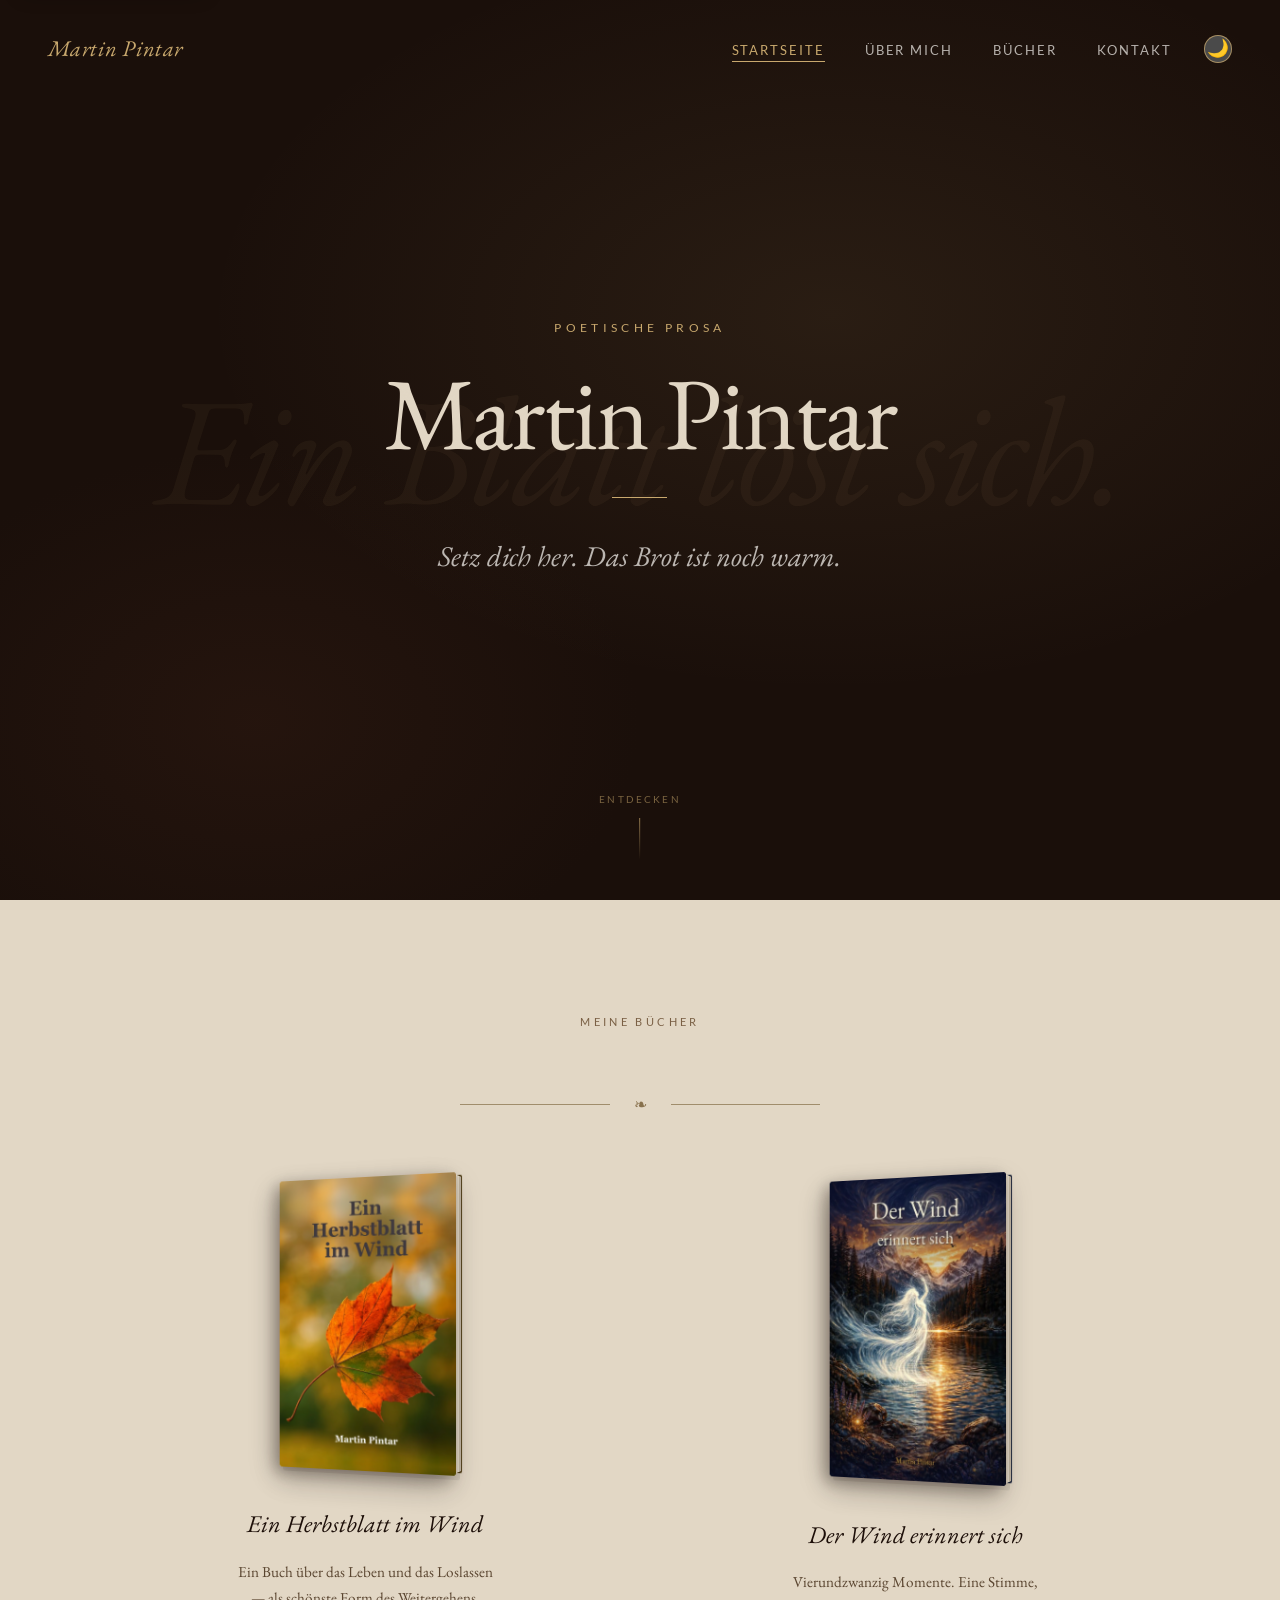
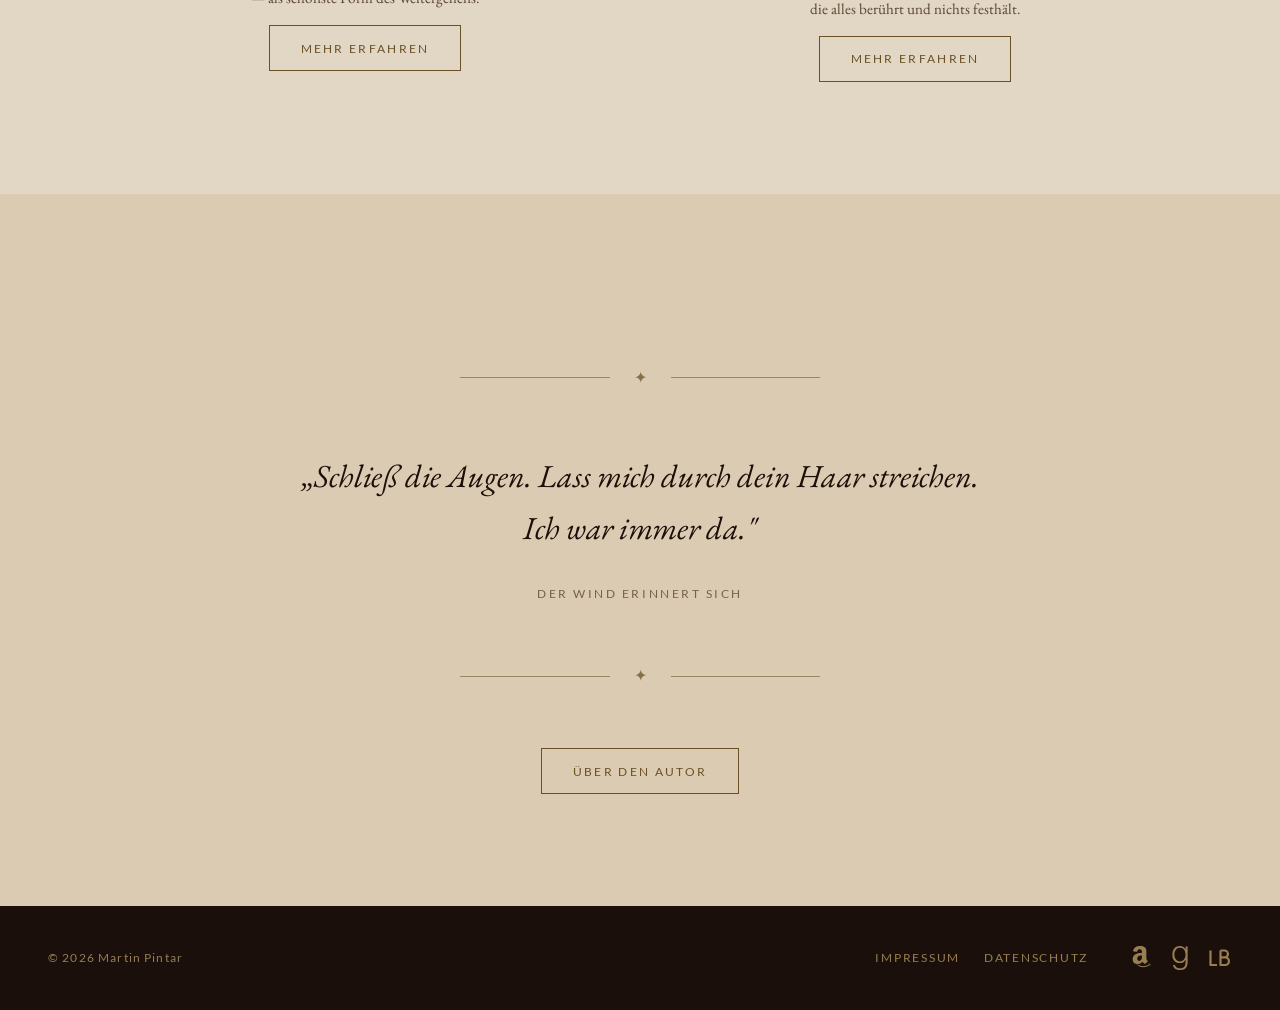
==== index.html @ 74aa2c6c "robots.txt: Deko-Videos fuer Crawler sperren (Search Console Videoindexierung)" ====
<!DOCTYPE html>
<html lang="de">
<head>
  <meta charset="UTF-8">
  <script>(function(){var t=localStorage.getItem('mp-theme');if(!t)t=window.matchMedia('(prefers-color-scheme: dark)').matches?'dark':'light';document.documentElement.setAttribute('data-theme',t);})();</script>
  <meta name="viewport" content="width=device-width, initial-scale=1.0">
  <meta name="theme-color" content="#1A0F0A">
  <meta name="description" content="Österreichischer Autor poetischer Prosa. „Ein Herbstblatt im Wind“ und „Der Wind erinnert sich“ — Martin Pintars Bücher jetzt bei Amazon.">
  <title>Martin Pintar — Poetische Prosa</title>
  <link rel="canonical" href="https://martinpintar.at/">
  <meta property="og:type" content="website">
  <meta property="og:locale" content="de_AT">
  <meta property="og:url" content="https://martinpintar.at/">
  <meta property="og:title" content="Martin Pintar — Poetische Prosa">
  <meta property="og:description" content="Poetische Prosa aus Klagenfurt — leise, ehrlich, nah an der Natur.">
  <meta property="og:image" content="https://martinpintar.at/assets/images/og-image-2026-10.jpg">
  <meta property="og:image:width" content="1200">
  <meta property="og:image:height" content="630">
  <meta property="og:image:alt" content="Die Buchcover von „Ein Herbstblatt im Wind“ und „Der Wind erinnert sich“ neben dem Schriftzug Martin Pintar">
  <meta property="og:site_name" content="Martin Pintar">
  <meta name="twitter:card" content="summary_large_image">
  <meta name="twitter:title" content="Martin Pintar — Poetische Prosa">
  <meta name="twitter:description" content="Poetische Prosa aus Österreich — Bücher über Stille, Natur und Vergänglichkeit.">
  <meta name="twitter:image" content="https://martinpintar.at/assets/images/og-image-2026-10.jpg">
  <meta name="twitter:image:alt" content="Die Buchcover von „Ein Herbstblatt im Wind“ und „Der Wind erinnert sich“ neben dem Schriftzug Martin Pintar">
  <script type="application/ld+json">
  {
    "@context": "https://schema.org",
    "@type": "WebSite",
    "name": "Martin Pintar",
    "url": "https://martinpintar.at/",
    "description": "Offizielle Website des österreichischen Autors Martin Pintar — poetische Prosa",
    "author": {
      "@type": "Person",
      "name": "Martin Pintar",
      "url": "https://martinpintar.at/ueber-mich/",
      "sameAs": [
        "https://www.amazon.de/stores/Martin-Pintar/author/B0GZ8LCJNZ",
        "https://www.goodreads.com/author/show/70007332.Martin_Pintar",
        "https://www.lovelybooks.de/autor/Martin-Pintar/",
        "https://d-nb.info/gnd/142316640X"
      ]
    }
  }
  </script>
  <link rel="preload" href="/assets/fonts/eb-garamond-latin.woff2" as="font" type="font/woff2" crossorigin>
  <link rel="preload" href="/assets/fonts/eb-garamond-italic-latin.woff2" as="font" type="font/woff2" crossorigin>
  <link rel="preload" href="/assets/fonts/lato-400-latin.woff2" as="font" type="font/woff2" crossorigin>
  <link rel="stylesheet" href="css/style.css?v=202611051555">
  <link rel="icon" type="image/svg+xml" href="/assets/favicon.svg">
  <link rel="icon" type="image/png" sizes="32x32" href="/assets/favicon-32x32.png">
  <link rel="apple-touch-icon" href="/assets/apple-touch-icon.png">
</head>
<body>
  <!-- Farbquelle für die iOS-Statusleiste: Nav ist hier anfangs transparent -->
  <div class="safari-tint" aria-hidden="true"></div>

  <a href="#main" class="skip-link">Zum Inhalt springen</a>

  <nav class="nav" id="nav">
    <a href="/" class="nav__logo">Martin Pintar</a>
    <div class="nav__actions">
      <ul class="nav__links" role="list">
        <li><a href="/"      class="nav__link">Startseite</a></li>
        <li><a href="/ueber-mich/" class="nav__link">Über mich</a></li>
        <li><a href="/buecher/"    class="nav__link">Bücher</a></li>
        <li><a href="/kontakt/"    class="nav__link">Kontakt</a></li>
      </ul>
      <button class="nav__theme-toggle" id="theme-toggle" aria-label="Dunkler Modus"></button>
      <button class="nav__toggle" aria-label="Menü öffnen" aria-expanded="false">
        <span></span><span></span><span></span>
      </button>
    </div>
  </nav>

  <main id="main">

  <section class="hero" aria-label="Willkommen">
    <div class="hero__ghost" aria-hidden="true">Ein Blatt löst sich.</div>
    <div class="hero__content">
      <p class="hero__label">Poetische Prosa</p>
      <h1 class="hero__name" data-shine="Martin Pintar">Martin Pintar</h1>
      <div class="hero__divider" aria-hidden="true"></div>
      <p class="hero__tagline">
        <span class="is-visible">Setz dich her. Das Brot ist noch warm.</span>
        <span aria-hidden="true">Worte für das, was bleibt.</span>
        <span aria-hidden="true">Ein Dienstag, an dem nichts geschah.</span>
        <span aria-hidden="true">Die leisen Dinge beim Namen nennen.</span>
        <span aria-hidden="true">Geschichten, an die der Wind erinnert.</span>
      </p>
    </div>
    <div class="hero__scroll" aria-hidden="true">
      <span class="hero__scroll-text">Entdecken</span>
      <div class="hero__scroll-line"></div>
    </div>
  </section>

  <section class="section">
    <div class="container">
      <p class="section__label fade-in section__label--center">Meine Bücher</p>
      <div class="ornament fade-in" aria-hidden="true">
        <span class="ornament__glyph">❧</span>
      </div>
      <div class="books-preview">

        <article class="book-teaser">
          <div class="book-teaser__cover-wrap" data-modal="herbstblatt" data-cover-video="/assets/video/herbstblatt-cover-web-2026-10.mp4" role="button" tabindex="0" aria-haspopup="dialog" aria-label="Leseprobe öffnen: Ein Herbstblatt im Wind">
            <div class="book-3d">
              <div class="book-cover-media">
                <picture>
                <source srcset="/assets/images/herbstblatt-cover-2026-10.avif" type="image/avif">
                <source srcset="/assets/images/herbstblatt-cover-2026-10.webp" type="image/webp">
                <img
                  src="/assets/images/herbstblatt-cover-2026-10.jpg"
                  alt="Ein Herbstblatt im Wind — Buchcover von Martin Pintar"
                  class="book-teaser__cover"
                  width="190" height="294"
                  loading="lazy"
                  decoding="async">
              </picture>
                <video class="book-cover-video" muted playsinline loop preload="none" aria-hidden="true" tabindex="-1"></video>
                <img class="book-cover-title" hidden src="/assets/images/herbstblatt-titel.png" alt="" aria-hidden="true" loading="lazy" decoding="async">
                <span class="cover-pill" aria-hidden="true"><svg class="cover-pill__icon" viewBox="0 0 24 24" aria-hidden="true" focusable="false" xmlns="http://www.w3.org/2000/svg"><path d="M12 6.2C9.6 4.7 6.6 4.5 3.5 5.4v13.1c3.1-.9 6.1-.7 8.5.8 2.4-1.5 5.4-1.7 8.5-.8V5.4c-3.1-.9-6.1-.7-8.5.8zM12 6.2v13.1" fill="none" stroke="currentColor" stroke-width="1.7" stroke-linecap="round" stroke-linejoin="round"/></svg>Lesen</span>
              </div>
              <span class="book-3d__pages" aria-hidden="true"></span>
            </div>
          </div>
          <h2 class="book-teaser__title">Ein Herbstblatt im Wind</h2>
          <p class="book-teaser__desc">Ein Buch über das Leben und das Loslassen — als schönste Form des Weitergehens.</p>
          <div class="book-teaser__actions">
            <a href="/buecher/#herbstblatt" class="btn">Mehr erfahren</a>
          </div>
        </article>

        <article class="book-teaser">
          <div class="book-teaser__cover-wrap" data-modal="wind" data-cover-video="/assets/video/wind-cover-web.mp4" role="button" tabindex="0" aria-haspopup="dialog" aria-label="Leseprobe öffnen: Der Wind erinnert sich">
            <div class="book-3d">
              <div class="book-cover-media">
                <picture>
                <source srcset="/assets/images/wind-cover.avif" type="image/avif">
                <source srcset="/assets/images/wind-cover.webp" type="image/webp">
                <img
                  src="/assets/images/wind-cover.jpg"
                  alt="Der Wind erinnert sich — Buchcover von Martin Pintar"
                  class="book-teaser__cover"
                  width="190" height="304"
                  loading="lazy"
                  decoding="async">
              </picture>
                <video class="book-cover-video" muted playsinline loop preload="none" aria-hidden="true" tabindex="-1"></video>
                <img class="book-cover-title" src="/assets/images/wind-titel.png" alt="" aria-hidden="true" loading="lazy" decoding="async">
                <span class="cover-pill" aria-hidden="true"><svg class="cover-pill__icon" viewBox="0 0 24 24" aria-hidden="true" focusable="false" xmlns="http://www.w3.org/2000/svg"><path d="M12 6.2C9.6 4.7 6.6 4.5 3.5 5.4v13.1c3.1-.9 6.1-.7 8.5.8 2.4-1.5 5.4-1.7 8.5-.8V5.4c-3.1-.9-6.1-.7-8.5.8zM12 6.2v13.1" fill="none" stroke="currentColor" stroke-width="1.7" stroke-linecap="round" stroke-linejoin="round"/></svg>Lesen</span>
              </div>
              <span class="book-3d__pages" aria-hidden="true"></span>
            </div>
          </div>
          <h2 class="book-teaser__title">Der Wind erinnert sich</h2>
          <p class="book-teaser__desc">Vierundzwanzig Momente. Eine Stimme, die alles berührt und nichts festhält.</p>
          <div class="book-teaser__actions">
            <a href="/buecher/#wind" class="btn">Mehr erfahren</a>
          </div>
        </article>

      </div>
    </div>
  </section>

  <section class="section section--alt">
    <div class="container">
      <div class="quote-section">
        <div class="ornament fade-in" aria-hidden="true">
          <span class="ornament__glyph">✦</span>
        </div>
        <blockquote class="fade-in">
          „Schließ die Augen. Lass mich durch dein Haar streichen.<br>
          Ich war immer da."
        </blockquote>
        <cite class="fade-in fade-in-delay-1">Der Wind erinnert sich</cite>
        <div class="ornament fade-in fade-in-delay-2" aria-hidden="true">
          <span class="ornament__glyph">✦</span>
        </div>
        <a href="/ueber-mich/" class="btn fade-in fade-in-delay-3">Über den Autor</a>
      </div>
    </div>
  </section>

  </main>

  <footer class="footer">
    <span class="footer__copy">© 2026 Martin Pintar</span>
    <div class="footer__links-group">
      <a href="/impressum/" class="footer__link">Impressum</a>
      <a href="/datenschutz/" class="footer__link">Datenschutz</a>
      <span class="footer__icons">
        <a href="https://www.amazon.de/stores/Martin-Pintar/author/B0GZ8LCJNZ" class="footer__link footer__amazon-link" aria-label="Autorenseite auf Amazon" target="_blank" rel="noopener noreferrer">
          <svg xmlns="http://www.w3.org/2000/svg" viewBox="0 0 24 24" width="24" height="24" fill="currentColor" aria-hidden="true"><path fill-rule="evenodd" d="M13.958 10.09c0 1.232.029 2.256-.591 3.351-.502.891-1.301 1.438-2.186 1.438-1.214 0-1.922-.924-1.922-2.292 0-2.692 2.415-3.182 4.699-3.182v.685zm3.186 7.705c-.209.189-.512.201-.745.074-1.047-.872-1.234-1.276-1.814-2.106-1.734 1.769-2.962 2.297-5.209 2.297-2.66 0-4.731-1.641-4.731-4.925 0-2.565 1.391-4.309 3.37-5.164 1.715-.754 4.11-.891 5.942-1.099v-.41c0-.753.058-1.642-.383-2.294-.384-.579-1.124-.818-1.774-.818-1.206 0-2.284.618-2.548 1.899-.054.285-.261.567-.549.582l-3.061-.333c-.259-.056-.548-.266-.472-.661.704-3.716 4.06-4.838 7.066-4.838 1.537 0 3.546.41 4.758 1.574 1.537 1.436 1.39 3.352 1.39 5.438v4.923c0 1.481.616 2.13 1.195 2.932.204.287.249.63-.01.839-.647.541-1.794 1.537-2.425 2.097l-.001-.007zM20.945 19.44c-1.513 1.113-3.709 1.705-5.604 1.705-2.65 0-5.036-.978-6.838-2.608-.142-.128-.015-.303.155-.203 1.945 1.132 4.349 1.812 6.832 1.812 1.675 0 3.516-.348 5.212-1.066.256-.108.471.168.243.36zM21.747 18.527c-.195-.249-1.286-.118-1.777-.059-.149.018-.172-.112-.037-.206.871-.613 2.298-.436 2.466-.231.168.207-.044 1.638-.861 2.321-.125.106-.245.05-.19-.089.184-.458.596-1.486.399-1.736z"/></svg>
        </a>
        <a href="https://www.goodreads.com/author/show/70007332.Martin_Pintar" class="footer__link footer__goodreads-link" aria-label="Autorenprofil auf Goodreads" target="_blank" rel="noopener noreferrer">
          <svg xmlns="http://www.w3.org/2000/svg" viewBox="0 0 24 24" width="24" height="24" fill="currentColor" aria-hidden="true"><path d="M11.43 23.995c-3.608-.208-6.274-2.077-6.448-5.078.695.007 1.375-.013 2.07-.006.224 1.342 1.065 2.43 2.683 3.026 1.583.496 3.737.46 5.082-.174 1.351-.636 2.145-1.822 2.503-3.577.212-1.042.236-1.734.231-2.92l-.005-1.631h-.059c-1.245 2.564-3.315 3.53-5.59 3.475-5.74-.054-7.68-4.534-7.528-8.606.01-5.241 3.22-8.537 7.557-8.495 2.354-.14 4.605 1.362 5.554 3.37l.059.002.002-2.918 2.099.004-.002 15.717c-.193 7.04-4.376 7.89-8.209 7.811zm6.1-15.633c-.096-3.26-1.601-6.62-5.503-6.645-3.954-.017-5.625 3.592-5.604 6.85-.013 3.439 1.643 6.305 4.703 6.762 4.532.591 6.551-3.411 6.404-6.967z"/></svg>
        </a>
        <a href="https://www.lovelybooks.de/autor/Martin-Pintar/" class="footer__link footer__lovelybooks-link" aria-label="Autorenprofil auf LovelyBooks" target="_blank" rel="noopener noreferrer">
          <svg xmlns="http://www.w3.org/2000/svg" viewBox="0 0 24 24" width="24" height="24" fill="none" stroke="currentColor" stroke-width="2.2" stroke-linejoin="round" aria-hidden="true"><path d="M2.5 4.5v14.5h6.5"/><path d="M12.5 4.5h4a3.2 3.2 0 0 1 0 6.9h-4M12.5 4.5V19h4.6a3.8 3.8 0 0 0 0-7.6"/></svg>
        </a>
      </span>
    </div>
  </footer>

  <dialog class="modal-dialog" id="modal-herbstblatt" aria-labelledby="modal-herbstblatt-title">
    <div class="modal">
      <div class="modal__page" tabindex="-1">
        <div class="modal__hero" aria-hidden="true" data-hero-video="/assets/video/herbstblatt-cover-web-2026-10.mp4">
          <video muted playsinline loop preload="none" tabindex="-1"></video>
        </div>
        <div class="modal__header">
          <span class="modal__label">Leseprobe</span>
          <h2 class="modal__title" id="modal-herbstblatt-title">Ein Herbstblatt im Wind</h2>
          <button class="modal__close" aria-label="Schließen">Schließen</button>
        </div>
        <div class="modal__body">
          <div class="modal__ornament" aria-hidden="true"><span class="modal__ornament-glyph">❧</span></div>
          <div class="modal__text">
            <p class="modal__prolog-label">Aus Kapitel 9 — Das gezeichnete Blatt</p>
            <p>Die Tage sind kürzer geworden. Das Haus ist stiller. Die Kinder, einst laut und voller Bewegung, sind ausgezogen, führen ihre eigenen Sommer. Zurück bleiben Räume voller Stimmen, die man noch hören kann, wenn man die Augen schließt. Kein Schmerz – nur ein weiches Ziehen, wie Wind, der alte Vorhänge bewegt.</p>
            <p>Der Mensch geht öfter hinaus in den Garten. Er spürt, wie die Luft schwerer, aber klarer wird. Jede Bewegung ist bewusster, jeder Atemzug ein kleines Gebet. Er sammelt ein Blatt auf, betrachtet es in der Hand. Die Adern zeichnen ein Muster – wie das eigene Leben: kein gerader Weg, aber ein zusammenhängendes Ganzes.</p>
            <p>Das Blatt, das er hält, bricht nicht, obwohl es trocken ist. Es biegt sich, hält stand, so wie er selbst dem Wind standgehalten hat. Er lächelt. Denn er weiß: Stärke ist nicht das Fehlen von Brüchen, sondern das Weiterleben trotz ihnen.</p>
            <p>Der Abend senkt sich über das Land. Ein weiches Gold legt sich über die Felder, über Dächer, über Bäume, über alles Vergangene. Das Licht malt keine Zukunft, es segnet die Gegenwart.</p>
            <p>Der Mensch sitzt auf der Bank vor seinem Haus. Er spürt den Wind, der von Westen kommt, die Kühle, die nach Erde riecht. Und in diesem Moment weiß er, dass nichts verloren ist. Dass alles, was war, in ihm weiterklingt – wie der Nachhall einer Melodie, die nie wirklich endet.</p>
            <p>Das Blatt löst sich. Nicht aus Angst, sondern aus Einsicht. Es fällt nicht – es gleitet. Und während es sinkt, fängt das Licht es ein, lässt es leuchten, als wäre es nie schöner gewesen.</p>
            <p>So geht der Mensch in seine späten Tage – nicht gebrochen, sondern gezeichnet. Nicht vergangen, sondern vervollständigt. Denn das Leben hat ihn nicht genommen, es hat ihn geschrieben.</p>
          </div>
          <div class="modal__footer">
            <span class="modal__end-mark">— Leseprobe endet hier —</span>
            <div class="modal__footer-actions">
              <a href="https://www.amazon.de/dp/B0GYS3BBGW" class="btn" target="_blank" rel="noopener noreferrer">Taschenbuch bei Amazon</a>
              <a href="https://www.amazon.de/dp/B0GYVGX87T" class="btn" target="_blank" rel="noopener noreferrer">eBook bei Amazon</a>
            </div>
          </div>
        </div>
      </div>
    </div>
  </dialog>

  <dialog class="modal-dialog" id="modal-wind" aria-labelledby="modal-wind-title">
    <div class="modal">
      <div class="modal__page" tabindex="-1">
        <div class="modal__hero" aria-hidden="true" data-hero-video="/assets/video/wind-cover-web.mp4">
          <video muted playsinline loop preload="none" tabindex="-1"></video>
        </div>
        <div class="modal__header">
          <span class="modal__label">Leseprobe</span>
          <h2 class="modal__title" id="modal-wind-title">Der Wind erinnert sich</h2>
          <button class="modal__close" aria-label="Schließen">Schließen</button>
        </div>
        <div class="modal__body">
          <div class="modal__ornament" aria-hidden="true"><span class="modal__ornament-glyph">✦</span></div>
          <div class="modal__text">
            <p class="modal__prolog-label">Aus Kapitel 4 — Der Geruch von Brot</p>
            <p>Ich streiche ums Haus und finde das Fenster, das einen Spalt offen steht. Ich trete ein, vorsichtig, wie ein Gast, der weiß, dass man hier nicht klopft, sondern einfach kommt.</p>
            <div class="modal__break" aria-hidden="true">&lsaquo;&rsaquo;</div>
            <p>Die Frau steht am Tisch. Ihre Hände liegen im Teig, nicht auf ihm — als würden sie mit ihm sprechen, nicht ihn formen. Sie drückt, faltet, dreht, und jede Bewegung hat die Ruhe von etwas, das nicht mehr gelernt werden muss. Es ist in die Finger gewandert, in die Handgelenke, in die Schultern. Der Körper erinnert sich an Dinge, die der Kopf längst vergessen hat.</p>
            <p>Sie ist alt. Nicht gebeugt, nicht müde — nur lange da. Ihr Gesicht trägt Linien, die nach innen führen, nicht nach unten. Ihre Augen sind wach, aber sie schauen nicht auf den Teig. Sie schauen auf etwas, das hinter dem Teig liegt — auf eine andere Küche vielleicht, eine andere Zeit, andere Hände auf demselben Holz.</p>
            <p>Hinter ihr, auf einem Stuhl, der etwas zu hoch ist, sitzt ein Kind. Es hat die Beine angezogen, die Arme auf die Knie gelegt, das Kinn darauf. Es sieht zu. Nicht ungeduldig, nicht gelangweilt. Mit jener Aufmerksamkeit, die nur Kinder haben — ganz, ungeteilt, ohne Fragen.</p>
            <p>Es sagt nichts. Sie sagt nichts.</p>
            <p>Der Teig spricht für beide. Er sagt: Ich bin da. Ich werde warm werden. Ich werde euch nähren. Und ihr werdet euch an mich erinnern, lange nachdem dieser Nachmittag vergangen ist.</p>
            <div class="modal__break" aria-hidden="true">&lsaquo;&rsaquo;</div>
            <p>Draußen steht der Herbst still. Die Blätter an dem Baum vor dem Fenster haben sich gefärbt, aber sie fallen noch nicht. Sie warten, wie der Teig wartet — auf den richtigen Moment, auf die Wärme, die sie löst.</p>
            <p>Die Frau schiebt das Brot in den Ofen. Eine Bewegung, die sie tausendmal gemacht hat. Und doch ist sie jedes Mal anders — ein bisschen langsamer, ein bisschen bedächtiger, als wüsste sie, dass nichts so selbstverständlich ist, wie es aussieht.</p>
            <p>Das Kind rutscht vom Stuhl und stellt sich neben sie. Es reicht ihr nicht bis zur Schulter, aber es lehnt sich an ihren Arm, und sie lässt es geschehen, ohne den Blick vom Ofen zu nehmen. So stehen sie da, eine alte Frau und ein kleines Kind, und warten auf Brot.</p>
            <p>Es ist still. Nur das Knacken des Ofens. Nur ich, lauschend am Fenster.</p>
            <p>Und dann, langsam, beginnt es zu riechen.</p>
          </div>
          <div class="modal__footer">
            <span class="modal__end-mark">— Leseprobe endet hier —</span>
            <div class="modal__footer-actions">
              <a href="https://www.amazon.de/dp/B0HP9TMFHB" class="btn" target="_blank" rel="noopener noreferrer">Taschenbuch bei Amazon</a>
              <a href="https://www.amazon.de/dp/B0GYQMR2WS" class="btn" target="_blank" rel="noopener noreferrer">Hardcover bei Amazon</a>
              <a href="https://www.amazon.de/dp/B0GYT1FB84" class="btn" target="_blank" rel="noopener noreferrer">eBook bei Amazon</a>
            </div>
          </div>
        </div>
      </div>
    </div>
  </dialog>

  <script src="js/main.js?v=202611051555"></script>
  <script data-goatcounter="https://coolp315.goatcounter.com/count"
          async src="//gc.zgo.at/count.js"></script>
</body>
</html>
---- css/style.css ----
/* ============================================================
   style.css — Martin Pintar Autorwebsite

   Aufbau in Kaskaden-Ebenen (@layer): Eine spätere Ebene gewinnt
   unabhängig von der Spezifität; innerhalb einer Ebene gelten wie
   gewohnt Spezifität und Reihenfolge.
     reset         Browser-Grundwerte glätten
     base          Farb-Tokens (hell/dunkel), Schrift, Fokus, Körnung
     layout        Seitencontainer, Abschnitte
     components    Bausteine von der Navigation bis zur Leseprobe
     enhancements  Einblendungen, Seitenübergänge, Initialen
     utilities     Hilfsklassen
     overrides     Reduzierte Bewegung, Druck
   Außerhalb der Ebenen: @font-face, @property, @view-transition.

   Dark Mode: Nur die Tokens in base wechseln (html[data-theme="dark"]),
   Bausteine verwenden ausschließlich Tokens. Transparente Varianten
   entstehen mit color-mix() aus dem Token.
   ============================================================ */
@layer reset, base, layout, components, enhancements, utilities, overrides;

/* EB Garamond — self-hosted */
@font-face {
  font-family: 'EB Garamond';
  font-style: normal;
  font-weight: 400 500;
  font-display: swap;
  src: url('../assets/fonts/eb-garamond-latin-ext.woff2') format('woff2');
  unicode-range: U+0100-02BA, U+02BD-02C5, U+02C7-02CC, U+02CE-02D7, U+02DD-02FF, U+0304, U+0308, U+0329, U+1D00-1DBF, U+1E00-1E9F, U+1EF2-1EFF, U+2020, U+20A0-20AB, U+20AD-20C0, U+2113, U+2C60-2C7F, U+A720-A7FF;
}
@font-face {
  font-family: 'EB Garamond';
  font-style: normal;
  font-weight: 400 500;
  font-display: swap;
  src: url('../assets/fonts/eb-garamond-latin.woff2') format('woff2');
  unicode-range: U+0000-00FF, U+0131, U+0152-0153, U+02BB-02BC, U+02C6, U+02DA, U+02DC, U+0304, U+0308, U+0329, U+2000-206F, U+20AC, U+2122, U+2191, U+2193, U+2212, U+2215, U+FEFF, U+FFFD;
}
@font-face {
  font-family: 'EB Garamond';
  font-style: italic;
  font-weight: 400 500;
  font-display: swap;
  src: url('../assets/fonts/eb-garamond-italic-latin-ext.woff2') format('woff2');
  unicode-range: U+0100-02BA, U+02BD-02C5, U+02C7-02CC, U+02CE-02D7, U+02DD-02FF, U+0304, U+0308, U+0329, U+1D00-1DBF, U+1E00-1E9F, U+1EF2-1EFF, U+2020, U+20A0-20AB, U+20AD-20C0, U+2113, U+2C60-2C7F, U+A720-A7FF;
}
@font-face {
  font-family: 'EB Garamond';
  font-style: italic;
  font-weight: 400 500;
  font-display: swap;
  src: url('../assets/fonts/eb-garamond-italic-latin.woff2') format('woff2');
  unicode-range: U+0000-00FF, U+0131, U+0152-0153, U+02BB-02BC, U+02C6, U+02DA, U+02DC, U+0304, U+0308, U+0329, U+2000-206F, U+20AC, U+2122, U+2191, U+2193, U+2212, U+2215, U+FEFF, U+FFFD;
}

/* Lato — self-hosted */
@font-face {
  font-family: 'Lato';
  font-style: normal;
  font-weight: 300;
  font-display: swap;
  src: url('../assets/fonts/lato-300-latin-ext.woff2') format('woff2');
  unicode-range: U+0100-02BA, U+02BD-02C5, U+02C7-02CC, U+02CE-02D7, U+02DD-02FF, U+0304, U+0308, U+0329, U+1D00-1DBF, U+1E00-1E9F, U+1EF2-1EFF, U+2020, U+20A0-20AB, U+20AD-20C0, U+2113, U+2C60-2C7F, U+A720-A7FF;
}
@font-face {
  font-family: 'Lato';
  font-style: normal;
  font-weight: 300;
  font-display: swap;
  src: url('../assets/fonts/lato-300-latin.woff2') format('woff2');
  unicode-range: U+0000-00FF, U+0131, U+0152-0153, U+02BB-02BC, U+02C6, U+02DA, U+02DC, U+0304, U+0308, U+0329, U+2000-206F, U+20AC, U+2122, U+2191, U+2193, U+2212, U+2215, U+FEFF, U+FFFD;
}
@font-face {
  font-family: 'Lato';
  font-style: normal;
  font-weight: 400;
  font-display: swap;
  src: url('../assets/fonts/lato-400-latin-ext.woff2') format('woff2');
  unicode-range: U+0100-02BA, U+02BD-02C5, U+02C7-02CC, U+02CE-02D7, U+02DD-02FF, U+0304, U+0308, U+0329, U+1D00-1DBF, U+1E00-1E9F, U+1EF2-1EFF, U+2020, U+20A0-20AB, U+20AD-20C0, U+2113, U+2C60-2C7F, U+A720-A7FF;
}
@font-face {
  font-family: 'Lato';
  font-style: normal;
  font-weight: 400;
  font-display: swap;
  src: url('../assets/fonts/lato-400-latin.woff2') format('woff2');
  unicode-range: U+0000-00FF, U+0131, U+0152-0153, U+02BB-02BC, U+02C6, U+02DA, U+02DC, U+0304, U+0308, U+0329, U+2000-206F, U+20AC, U+2122, U+2191, U+2193, U+2212, U+2215, U+FEFF, U+FFFD;
}
@font-face {
  font-family: 'Lato';
  font-style: normal;
  font-weight: 700;
  font-display: swap;
  src: url('../assets/fonts/lato-700-latin-ext.woff2') format('woff2');
  unicode-range: U+0100-02BA, U+02BD-02C5, U+02C7-02CC, U+02CE-02D7, U+02DD-02FF, U+0304, U+0308, U+0329, U+1D00-1DBF, U+1E00-1E9F, U+1EF2-1EFF, U+2020, U+20A0-20AB, U+20AD-20C0, U+2113, U+2C60-2C7F, U+A720-A7FF;
}
@font-face {
  font-family: 'Lato';
  font-style: normal;
  font-weight: 700;
  font-display: swap;
  src: url('../assets/fonts/lato-700-latin.woff2') format('woff2');
  unicode-range: U+0000-00FF, U+0131, U+0152-0153, U+02BB-02BC, U+02C6, U+02DA, U+02DC, U+0304, U+0308, U+0329, U+2000-206F, U+20AC, U+2122, U+2191, U+2193, U+2212, U+2215, U+FEFF, U+FFFD;
}

/* Registriert, damit der Browser die Lichtposition im Verlauf animieren kann
   (unregistrierte Custom Properties springen nur) */
@property --shine {
  syntax: '<percentage>';
  inherits: false;
  initial-value: -30%;
}

/* Winkel des umlaufenden Lichtrands (Buttons, Leseprobe-Fenster) */
@property --rim-angle {
  syntax: '<angle>';
  inherits: false;
  initial-value: 0deg;
}

/* Seitenübergänge (Chrome 126+, Safari 18+); bei reduzierter Bewegung aus */
@view-transition { navigation: auto; }
@media (prefers-reduced-motion: reduce) {
  @view-transition { navigation: none; }
}


/* ============================================================
   RESET
   ============================================================ */
@layer reset {
  *, *::before, *::after { box-sizing: border-box; margin: 0; padding: 0; }

  html {
    scroll-behavior: smooth;
    -webkit-font-smoothing: antialiased;
    -moz-osx-font-smoothing: grayscale;
    background-color: #1A0F0A; /* füllt den Status-Bar-Bereich (Safe Area) auf iOS */
    overflow-x: hidden;
  }

  img    { max-width: 100%; height: auto; display: block; }
  a      { color: inherit; text-decoration: none; }
  button { cursor: pointer; background: none; border: none; }
}


/* ============================================================
   BASE: Tokens, Schrift, Fokus, Körnung
   ============================================================ */
@layer base {
  :root {
    color-scheme: light; /* Scrollleisten und Formular-Grundfarben passend zum Theme */

    /* Wechseln mit dem Theme (Dark-Werte siehe unten) */
    --cream:       #E2D7C5;
    --cream-alt:   #DACBB2;
    --brown-dark:  #1C0E08;
    --brown-mid:   #5A4530;
    --brown-light: #7A6045;
    --accent:      #6B5026;  /* Gold-Pendant fuer Creme-Flaechen (Dark Mode: = Gold) */

    /* Lesefortschritt: auf Creme dunkles Gold-Braun, sonst verschwindet das helle Gold (1,6:1).
       Fuellung gilt fuer den Balken im Leseproben-Modal; der Seitenbalken liegt auf der immer
       dunklen Navigation und bleibt Gold. Hoehe und Kante gelten fuer beide. */
    --progress-fill:   linear-gradient(to right, var(--accent), #8A6630);
    --progress-height: 3px;
    --progress-edge:   0 1px 0 var(--brown-deep);
    --eco:         #1C601C;
    --eco-border:  rgba(28, 96, 28, 0.6);
    --eco-bg:      rgba(28, 96, 28, 0.08);

    --on-dark:      #E2D7C5;                   /* Schrift auf den immer dunklen Flächen: Hero, Seitenkopf, Cover-Schilder */
    --on-dark-soft: rgba(250, 247, 242, 0.72); /* Leitsatz im Hero */
    --line-form:    rgba(28, 14, 8, 0.35);     /* Linie unter den Formularfeldern */
    --text-hint:    rgba(28, 14, 8, 0.5);      /* Datenschutzhinweis unter dem Formular */
    --share-text:   var(--brown-light);
    --share-line:   rgba(90, 69, 48, 0.35);
    --grain-blend:   multiply;
    --grain-opacity: 0.022;
    --theme-icon:   '🌙';

    /* Leseprobe als Papierseite */
    --paper:            var(--cream);
    --paper-edge:       rgba(26, 15, 10, 0.07);
    --paper-under-1:    #D3C5AE;
    --paper-under-2:    #C7B89D;
    --paper-ring:       rgba(107, 80, 38, 0.1);
    --paper-shade-1:    rgba(26, 15, 10, 0.2);
    --paper-shade-2:    rgba(26, 15, 10, 0.18);
    --paper-drop:       rgba(26, 15, 10, 0.65);
    --paper-hero-shade: rgba(26, 15, 10, 0.22);

    /* Lichtrand der Leseprobe: auf Creme fehlt der Kontrast, deshalb läuft er hier außen
       um das Blatt (über dem dunklen Hintergrund) und strahlt weich nach außen ab */
    --rim-glow:  14px;   /* Breite des Rings außerhalb des Blatts */
    --rim-fade:  10px;   /* davon weich auslaufend, der Rest (4px) voll */
    --rim-blur:  1px;
    --rim-soft:  rgba(201, 169, 110, 0.45);
    --rim-core:  #C9A96E;
    --rim-hot:   #F6DDA8;

    /* In beiden Themes gleich */
    --gold:        #C9A96E;
    --gold-light:  #DFC092;
    --brown-deep:  #1A0F0A;

    --font-serif: 'EB Garamond', 'Garamond', Georgia, serif;
    --font-sans:  'Lato', 'Helvetica Neue', sans-serif;

    --max-width:  1100px;
    --nav-height: 80px;

    --ease-smooth: cubic-bezier(0.25, 0.46, 0.45, 0.94);
    --ease-out:    cubic-bezier(0.0, 0.0, 0.2, 1);

    accent-color: var(--accent);
  }

  html[data-theme="dark"] {
    color-scheme: dark;

    --cream:       #1C1208;
    --cream-alt:   #231810;
    --brown-dark:  #EDE0CF;
    --brown-mid:   #AD9A87;
    --brown-light: #8A7466;
    --accent:      #C9A96E;

    /* Lesefortschritt: unveraendert (Gold auf dunklem Grund) */
    --progress-fill:   linear-gradient(to right, var(--gold), var(--gold-light));
    --progress-height: 2px;
    --progress-edge:   none;
    --eco:         #80B880;
    --eco-border:  rgba(128, 184, 128, 0.38);
    --eco-bg:      transparent;

    --on-dark:      #EDE0CF;
    --on-dark-soft: rgba(237, 224, 208, 0.72);
    --line-form:    rgba(237, 224, 208, 0.18);
    --text-hint:    rgba(237, 224, 207, 0.4);
    --share-text:   rgba(237, 224, 207, 0.75);
    --share-line:   rgba(237, 224, 207, 0.3);
    --grain-blend:   screen;
    --grain-opacity: 0.012;
    --theme-icon:   '☀️';

    --paper:            #1e1308;
    --paper-edge:       rgba(0, 0, 0, 0.28);
    --paper-under-1:    #2B1D10;
    --paper-under-2:    #23170C;
    --paper-ring:       rgba(201, 169, 110, 0.12);
    --paper-shade-1:    rgba(0, 0, 0, 0.5);
    --paper-shade-2:    rgba(0, 0, 0, 0.45);
    --paper-drop:       rgba(0, 0, 0, 0.85);
    --paper-hero-shade: rgba(0, 0, 0, 0.3);

  }

  @media (max-width: 480px) {
    html { font-size: 16px; }
  }

  body {
    font-family: var(--font-serif);
    font-size: 1.125rem;
    line-height: 1.85;
    font-kerning: normal;
    color: var(--brown-dark);

    /* Papierkörnung über der ganzen Seite */
    &::after {
      content: '';
      position: fixed;
      inset: 0;
      background-image: url("data:image/svg+xml,%3Csvg xmlns='http://www.w3.org/2000/svg' width='300' height='300'%3E%3Cfilter id='n'%3E%3CfeTurbulence type='fractalNoise' baseFrequency='0.75' numOctaves='4' stitchTiles='stitch'/%3E%3C/filter%3E%3Crect width='300' height='300' filter='url(%23n)' opacity='1'/%3E%3C/svg%3E");
      opacity: var(--grain-opacity);
      pointer-events: none;
      z-index: 9999;
      mix-blend-mode: var(--grain-blend);
    }

    /* Touch-Geräte: Körnung weglassen. iOS-26-Safari liest sonst das fixierte Vollflächen-Overlay
       für die Färbung der Statusleiste mit. */
    @media (hover: none) {
      &::after { content: none; display: none; }
    }
  }

  /* Auf allen Seiten: body dunkel, main creme. Safari färbt die iOS-Statusleiste (und bei scrollY 0 die untere Leiste)
     nach der body-Hintergrundfarbe, auch während eines Seitenwechsels. Wäre body creme, wird der Streifen dabei kurz creme.
     Der sichtbare Inhalt liegt in main, Navigation und Footer haben eigene Hintergründe. */
  body { background-color: var(--brown-deep); }
  main { background-color: var(--cream); }

  ::selection { background: color-mix(in srgb, var(--accent) 28%, transparent); }

  /* Typografie: ausgewogene Überschriften, keine einzelnen Wörter am Absatzende */
  h1, h2, h3,
  blockquote,
  .book-entry__subtitle,
  .book-teaser__desc,
  .hero__tagline span { text-wrap: balance; }
  p, li               { text-wrap: pretty; }

  /* Tastaturfokus: Ring in der Akzentfarbe statt Browser-Blau (auf dunklen Flächen Gold, siehe Nav/Footer).
     :where() hält die Spezifität bei null, eigene Fokusregeln einzelner Elemente gewinnen. */
  :where(a, button, input, textarea, select, [tabindex]:not([tabindex="-1"])):focus-visible {
    outline: 2px solid var(--accent);
    outline-offset: 3px;
  }

  /* Anker-Ziele nicht unter der fixierten Nav landen lassen
     (Skip-Link, buecher.html#herbstblatt / #wind) */
  #main,
  #herbstblatt,
  #wind {
    scroll-margin-top: var(--nav-height);
  }
}


/* ============================================================
   LAYOUT
   ============================================================ */
@layer layout {
  /* main ist Container: Buch- und Über-mich-Raster richten sich nach dem Platz,
     den sie tatsächlich haben (ohne Scrollleiste), nicht nach dem Fenster */
  main { container: seite / inline-size; }

  .container {
    max-width: var(--max-width);
    margin: 0 auto;
    padding: 0 2rem;
  }

  .section {
    padding: 7rem 2rem;

    @media (max-width: 768px) { padding: 5rem 1.5rem; }
  }

  .section--alt { background: var(--cream-alt); }

  .section__label {
    font-family: var(--font-sans);
    font-size: 0.7rem;
    letter-spacing: 0.3em;
    text-transform: uppercase;
    color: var(--brown-light);
    margin-bottom: 0.75rem;
  }
}


/* ============================================================
   COMPONENTS
   ============================================================ */
@layer components {

  /* ---------- Skip-Link (Barrierefreiheit) ---------- */
  .skip-link {
    position: absolute;
    top: -4rem;
    left: 1.5rem;
    z-index: 10001;
    background: var(--brown-deep);
    color: var(--gold);
    font-family: var(--font-sans);
    font-size: 0.85rem;
    font-weight: 700;
    letter-spacing: 0.02em;
    padding: 0.85rem 1.5rem;
    border-radius: 2px;
    box-shadow: 0 4px 20px rgba(0,0,0,0.4);
    transition: top 0.2s var(--ease-out);

    &:focus-visible {
      top: 1.25rem;
      outline: 2px solid var(--gold);
      outline-offset: 3px;
    }
  }

  /* Unsichtbare Farbquelle für iOS-26-Safari (Startseite, Nav anfangs transparent).
     Echtes Element, kein Pseudo-Element; ohne backdrop-filter und background-image. */
  .safari-tint {
    position: fixed;
    top: 0; left: 0; right: 0;
    height: 4px;
    background-color: #1A0F0A; /* = --brown-deep, in hellem und dunklem Design gleich */
    opacity: 0;
    pointer-events: none;
    z-index: 1002;
  }

  /* ---------- Navigation ---------- */
  .nav {
    position: fixed;
    top: 0; left: 0; right: 0;
    z-index: 1000;
    display: flex;
    justify-content: space-between;
    align-items: center;
    padding: 1.75rem 3rem;
    transition:
      background 0.5s var(--ease-smooth),
      padding    0.4s var(--ease-smooth),
      box-shadow 0.4s var(--ease-smooth);

    &.scrolled,
    &.nav--always-dark {
      background:  var(--brown-deep);
      padding:     1.1rem 3rem;
      box-shadow:  0 4px 30px rgba(0,0,0,0.4);
    }

    @media (max-width: 768px) {
      padding: 1.25rem 1.5rem;

      &.scrolled,
      &.nav--always-dark { padding: 1rem 1.5rem; }
    }
  }

  /* Fokusring auf dunklem Grund in Gold */
  .nav :focus-visible,
  .footer :focus-visible { outline-color: var(--gold); }

  .nav__actions {
    display: flex;
    align-items: center;
    gap: 2rem;

    @media (max-width: 768px) { gap: 0.75rem; }
  }

  .nav__theme-toggle {
    width: 28px;
    height: 28px;
    border: 1px solid rgba(201, 169, 110, 0.75);
    border-radius: 50%;
    background: #4A4A4A; /* neutral: passt zu light + dark */
    color: var(--brown-deep);
    font-size: 1.1rem;
    display: flex;
    align-items: center;
    justify-content: center;
    cursor: pointer;
    transition: border-color 0.3s, background 0.3s;
    flex-shrink: 0;
    padding: 0;
    line-height: 1;

    &::before { content: var(--theme-icon); }

    &:hover {
      border-color: var(--gold);
      background: #363636;
    }
  }

  .nav__logo {
    font-family: var(--font-serif);
    font-size:   1.4rem;
    font-style:  italic;
    color:       var(--gold);
    letter-spacing: 0.02em;
    transition:  opacity 0.3s;

    &:hover { opacity: 0.8; }
  }

  .nav__links {
    display: flex;
    gap: 2.5rem;
    list-style: none;

    /* Handy: Vollbild-Menü hinter dem Hamburger */
    @media (max-width: 768px) {
      display: none;
      position: fixed;
      inset: 0;
      background: var(--brown-deep);
      flex-direction: column;
      align-items: center;
      justify-content: center;
      gap: 2.75rem;

      &.open { display: flex; }
    }
  }

  .nav__link {
    font-family:    var(--font-sans);
    font-size:      0.8rem;
    font-weight:    400;
    letter-spacing: 0.15em;
    text-transform: uppercase;
    color: rgba(250, 247, 242, 0.7);
    position: relative;
    transition: color 0.3s;

    &::after {
      content: '';
      position: absolute;
      bottom: -4px; left: 0;
      width: 100%; height: 1px;
      background: var(--gold);
      transform: scaleX(0);
      transform-origin: left center;
      transition: transform 0.3s var(--ease-smooth);
    }

    &:hover,
    &.active { color: var(--gold); }

    &:hover::after,
    &.active::after { transform: scaleX(1); }

    @media (max-width: 768px) { font-size: 1rem; letter-spacing: 0.2em; }
  }

  /* Hamburger */
  .nav__toggle {
    display: none;
    flex-direction: column;
    gap: 5px;
    padding: 4px;

    & span {
      display: block;
      width: 24px; height: 1px;
      background: var(--gold);
      transition: all 0.3s;
    }

    @media (max-width: 768px) { display: flex; }
  }

  /* ---------- Hero (Startseite) ---------- */
  .hero {
    position: relative;
    height: 100vh;
    height: 100svh; /* iOS: ohne Bereich hinter der Safari-Adressleiste; alte Browser nutzen 100vh */
    min-height: 600px;
    background: var(--brown-deep);
    display: flex;
    flex-direction: column;
    align-items: center;
    justify-content: center;
    overflow: hidden;

    &::before {
      content: '';
      position: absolute;
      inset: 0;
      background:
        radial-gradient(ellipse 70% 60% at 65% 35%, rgba(201,169,110,0.09) 0%, transparent 70%),
        radial-gradient(ellipse 50% 50% at 20% 80%, rgba(44,24,16,0.6) 0%, transparent 60%);
      animation: heroGlow 9s ease-in-out infinite alternate;
    }
  }

  .hero__ghost {
    position: absolute;
    inset: 0;
    display: flex;
    align-items: center;
    justify-content: center;
    font-family: var(--font-serif);
    font-size: clamp(4rem, 12vw, 11rem);
    font-style: italic;
    color: var(--gold);
    opacity: 0.055;
    white-space: nowrap;
    user-select: none;
    pointer-events: none;
    letter-spacing: -0.02em;
  }

  .hero__content {
    position: relative;
    z-index: 2;
    text-align: center;
    padding: 2rem;
  }

  .hero__label {
    font-family: var(--font-sans);
    font-size: 0.72rem;
    letter-spacing: 0.38em;
    text-transform: uppercase;
    color: var(--gold);
    margin-bottom: 1.5rem;
    opacity: 0;
    animation: fadeUp 1s var(--ease-out) 0.4s forwards;
  }

  .hero__name {
    font-family: var(--font-serif);
    font-size: clamp(3rem, 8vw, 6.5rem);
    font-weight: 400;
    color: var(--on-dark);
    line-height: 1;
    letter-spacing: -0.02em;
    opacity: 0;
    animation:
      fadeUp   1.2s var(--ease-out) 0.7s forwards,
      nameGlow 6s   ease-in-out    3.5s infinite;
    position: relative;

    /* Gold-Schimmer: deckungsgleiche Kopie des Namens, nur ein schmaler Lichtstreifen
       ist sichtbar. Liegt über dem Glühen (text-shadow), statt es zu ersetzen. */
    &::after {
      content: attr(data-shine);
      content: attr(data-shine) / '';
      position: absolute;
      inset: 0;
      pointer-events: none;
      color: transparent;
      text-shadow: none; /* sonst erbt die Kopie das Glühen und verdoppelt es */
      background: linear-gradient(105deg,
        transparent calc(var(--shine) - 14%),
        rgba(255, 238, 200, 0.95) var(--shine),
        transparent calc(var(--shine) + 14%));
      -webkit-background-clip: text;
      background-clip: text;
      animation: nameShine 11s ease-in-out 4s infinite;
    }
  }

  .hero__divider {
    width: 55px; height: 1px;
    background: var(--gold);
    margin: 2rem auto;
    opacity: 0;
    animation: fadeIn 1s var(--ease-out) 1.3s forwards;
  }

  .hero__tagline {
    font-family: var(--font-serif);
    font-size: clamp(1.35rem, 0.95rem + 1.05vw, 1.8rem); /* <~500px Viewport greift das Minimum — Mobil bleibt unverändert */
    font-style: italic;
    color: var(--on-dark-soft);
    display: grid; /* Sätze überlagert in 1/1 — Container hält immer die Höhe des längsten */
    opacity: 0;
    animation: fadeUp 1s var(--ease-out) 1.5s forwards;

    & span {
      grid-area: 1 / 1;
      opacity: 0;
      transition: opacity 2s ease-in-out;
    }

    & span.is-visible { opacity: 1; }
  }

  .hero__scroll {
    position: absolute;
    bottom: 2.5rem;
    left: 50%;
    transform: translateX(-50%);
    display: flex;
    flex-direction: column;
    align-items: center;
    gap: 0.6rem;
    opacity: 0;
    animation: fadeIn 1s var(--ease-out) 2.2s forwards;
  }

  .hero__scroll-text {
    font-family: var(--font-sans);
    font-size: 0.62rem;
    letter-spacing: 0.22em;
    text-transform: uppercase;
    color: rgba(201, 169, 110, 0.55);
  }

  .hero__scroll-line {
    width: 1px; height: 42px;
    background: linear-gradient(to bottom, rgba(201,169,110,0.7), transparent);
    animation: scrollPulse 2.2s ease-in-out infinite;
  }

  /* Fallende Herbstblätter (main.js erzeugt sie) */
  .hero__leaf {
    position: absolute;
    top: 0;
    left: var(--leaf-left, 50%);
    font-size: var(--leaf-size, 0.8rem);
    color: rgba(201, 169, 110, 0.45);
    pointer-events: none;
    user-select: none;
    z-index: 1;
    opacity: 0;
    animation: leaf-fall var(--leaf-duration, 9s) linear var(--leaf-delay, 0s) infinite;

    & svg { display: block; width: 1em; height: 1em; }
  }

  .hero__leaf--flip svg { transform: scaleX(-1); } /* gespiegelte Blattvariante — per Rotation nicht erreichbar */

  @keyframes heroGlow {
    from { opacity: 0.6; transform: scale(1); }
    to   { opacity: 1;   transform: scale(1.04); }
  }

  @keyframes fadeUp {
    from { opacity: 0; transform: translateY(22px); }
    to   { opacity: 1; transform: translateY(0);    }
  }

  @keyframes fadeIn {
    from { opacity: 0; }
    to   { opacity: 1; }
  }

  @keyframes scrollPulse {
    0%, 100% { transform: scaleY(1);   opacity: 0.55; }
    50%       { transform: scaleY(0.5); opacity: 1;    }
  }

  @keyframes nameGlow {
    0%, 100% { text-shadow: 0 0 10px rgba(201,169,110,0.28), 0 0 28px rgba(201,169,110,0.12); }
    50%       { text-shadow: 0 0 14px rgba(201,169,110,0.95), 0 0 32px rgba(201,169,110,0.78), 0 0 60px rgba(201,169,110,0.52), 0 0 110px rgba(201,169,110,0.28); }
  }

  @keyframes nameShine {
    0%        { --shine: -30%; }
    30%, 100% { --shine: 130%; }
  }

  @keyframes leaf-fall {
    0%   { transform: translate(0,       -5vh)  rotate(0deg);   opacity: 0;    }
    8%   {                                                        opacity: 0.5;  }
    25%  { transform: translate(1.8vw,   26vh)  rotate(95deg);                 }
    50%  { transform: translate(-1.2vw,  55vh)  rotate(185deg); opacity: 0.28; }
    75%  { transform: translate(2.2vw,   80vh)  rotate(270deg);                }
    92%  {                                                        opacity: 0.12; }
    100% { transform: translate(0.6vw,   110vh) rotate(350deg); opacity: 0;    }
  }

  /* ---------- Seitenkopf der Unterseiten ---------- */
  .page-hero {
    background: var(--brown-deep);
    padding: calc(var(--nav-height) + 5rem) 3rem 5rem;
    text-align: center;
    position: relative;
    overflow: hidden;

    &::before {
      content: attr(data-bg);
      position: absolute;
      top: 50%; left: 50%;
      transform: translate(-50%, -50%);
      font-family: var(--font-serif);
      font-size: clamp(5rem, 18vw, 16rem);
      font-style: italic;
      color: var(--gold);
      opacity: 0.04;
      white-space: nowrap;
      pointer-events: none;
      letter-spacing: -0.03em;
      line-height: 1;
    }

    @media (max-width: 768px) { padding: calc(var(--nav-height) + 3.5rem) 1.5rem 4rem; }
  }

  .page-hero__title {
    font-family: var(--font-serif);
    font-size: clamp(2.5rem, 5vw, 4rem);
    font-weight: 400;
    color: var(--on-dark);
    position: relative;
  }

  .page-hero__sub {
    font-family: var(--font-sans);
    font-size: 0.72rem;
    letter-spacing: 0.3em;
    text-transform: uppercase;
    color: var(--gold);
    margin-top: 1rem;
    opacity: 0.8;
  }

  /* ---------- Ornament-Trenner ---------- */
  .ornament {
    display: flex;
    align-items: center;
    gap: 1.5rem;
    margin: 4rem auto;
    max-width: 360px;

    &::before,
    &::after {
      content: '';
      flex: 1;
      height: 1px;
      background: var(--accent);
      opacity: 0.55;
    }
  }

  .ornament__glyph {
    color: var(--accent);
    font-size: 1rem;
    opacity: 0.75;
    line-height: 1;
    font-style: normal;
  }

  /* ---------- Button ---------- */
  .btn {
    display: inline-block;
    font-family: var(--font-sans);
    font-size: 0.72rem;
    font-weight: 400;
    letter-spacing: 0.2em;
    text-transform: uppercase;
    color: var(--accent);
    border: 1px solid var(--accent);
    padding: 0.7rem 1.9rem;
    position: relative;
    transition: background 0.3s, color 0.3s, border-color 0.3s;

    &:hover {
      background: var(--accent);
      color: var(--cream);
      border-color: var(--accent);
    }
  }

  /* Fußnoten-Sternchen am Taschenbuch-Button (Hinweis Holzschliffpapier). Nur per CSS, damit
     textContent unverändert bleibt: GoatCounter nimmt ihn als Formatname (amazon-kauf/<buch>/<format>).
     Alternativtext leer, damit Screenreader kein „Stern“ vorlesen. */
  .btn--fussnote::after {
    content: '*';
    content: '*' / '';
  }

  /* Umlaufender Lichtrand: ein Lichtpunkt wandert um den Rahmen (Buttons bei Hover/Fokus,
     Leseprobe zweimal beim Öffnen). Der Verlauf liegt auf einem Ring, die Maske schneidet
     das Innere aus. */
  .btn::before,
  .modal::before {
    content: '';
    position: absolute;
    pointer-events: none;
    background: conic-gradient(from var(--rim-angle),
      transparent 0deg 250deg,
      rgba(223, 192, 146, 0.35) 290deg,
      var(--gold-light) 330deg,
      #FFF4DC 348deg,
      transparent 360deg);
    -webkit-mask: linear-gradient(#000 0 0) content-box, linear-gradient(#000 0 0);
    -webkit-mask-composite: xor;
            mask-composite: exclude;
    opacity: 0;
  }

  .btn {
    &::before {
      inset: -1px;
      padding: 1.5px;
      transition: opacity 0.4s var(--ease-smooth);
    }

    @media (hover: hover) {
      &:hover::before,
      &:focus-visible::before {
        opacity: 1;
        animation: rim-spin 2.6s linear infinite;
      }
    }
  }

  @keyframes rim-spin {
    to { --rim-angle: 360deg; }
  }

  /* ---------- Buch-Teaser (Startseite) ---------- */
  /* Raster ohne Breakpoint: zwei Spalten, solange je Karte mindestens 18rem Platz hat */
  .books-preview {
    display: grid;
    grid-template-columns: repeat(auto-fit, minmax(min(100%, 18rem), 1fr));
    gap: 3rem 4rem;
    max-width: var(--max-width);
    margin: 0 auto;
  }

  .book-teaser {
    display: flex;
    flex-direction: column;
    align-items: center;
    text-align: center;
    opacity: 0;
    transform: translateY(30px);
    transition:
      opacity   0.85s var(--ease-smooth),
      transform 0.85s var(--ease-smooth);

    &.visible            { opacity: 1; transform: translateY(0); }
    &:nth-child(2)       { transition-delay: 0.18s; }
  }

  .book-teaser__cover-wrap {
    margin-bottom: 2rem;

    /* Cover-Stapel: Poster + optionales Loop-Video, als Vorderdeckel im 3D-Buch (.book-3d) */
    & .book-3d { width: 190px; --book-depth: 20px; }
    &:hover .book-3d { --book-lift: -9px; }

    & .book-cover-media {
      border-radius: 2px;
      box-shadow:
        -5px 5px 15px rgba(26,15,10,0.28),
        -10px 10px 30px rgba(26,15,10,0.13),
        4px 4px 0 rgba(26,15,10,0.07);
      transition: box-shadow 0.5s var(--ease-smooth);
    }

    &:hover .book-cover-media {
      box-shadow:
        -8px 14px 25px rgba(26,15,10,0.32),
        -15px 20px 45px rgba(26,15,10,0.18),
        7px 7px 0 rgba(26,15,10,0.07);
    }
  }

  .book-teaser__cover {
    display: block;
    width: 100%;
    height: auto;
    border-radius: 2px;
  }

  .book-teaser__title {
    font-size: 1.5rem;
    font-style: italic;
    font-weight: 400;
    margin-bottom: 0.75rem;
  }

  .book-teaser__desc {
    font-size: 0.95rem;
    color: var(--brown-mid);
    line-height: 1.75;
    max-width: 280px;
    margin: 0 auto 0.85rem;
  }

  .book-teaser__actions {
    display: flex;
    flex-wrap: wrap;
    gap: 0.75rem;
    justify-content: center;
    align-items: center;
  }

  /* ---------- Zitat (Startseite) ---------- */
  .quote-section {
    text-align: center;
    max-width: 720px;
    margin: 0 auto;

    & blockquote {
      font-size: clamp(1.3rem, 3vw, 2rem);
      font-style: italic;
      line-height: 1.65;
      color: var(--brown-dark);
    }

    & cite {
      display: block;
      margin-top: 1.75rem;
      font-family: var(--font-sans);
      font-size: 0.72rem;
      letter-spacing: 0.22em;
      text-transform: uppercase;
      color: var(--brown-light);
      font-style: normal;
    }
  }

  /* 404-Fehlerseite (nutzt .quote-section als Grundlage) */
  .error-quote { max-width: 680px; margin: 6rem auto; text-align: center; padding: 0 2rem; }

  .error-quote__text {
    font-family: var(--font-serif);
    font-size: clamp(1.1rem, 2.5vw, 1.35rem);
    line-height: 1.9;
    color: var(--brown-dark);
    margin-bottom: 2rem;
  }

  .error-quote__actions {
    display: flex;
    gap: 1rem;
    justify-content: center;
    flex-wrap: wrap;
    margin-top: 1rem;
  }

  /* ---------- Bucheinträge (Bücher-Seite) ---------- */
  .book-entry {
    display: grid;
    grid-template-columns: 260px 1fr;
    gap: 5rem;
    align-items: start;
    max-width: var(--max-width);
    margin: 0 auto;
    padding: 5.5rem 2rem;
  }

  /* Wechselnder Hintergrund: der zweite Eintrag als Fläche über die ganze Breite.
     cqi = Breite von main ohne Scrollleiste (100vw zählte sie mit, rechts fehlte dann Rand). */
  .book-entry + .book-entry,
  .book-entry--alt {
    max-width: 100%;
    padding-left: calc((100cqi - var(--max-width)) / 2 + 2rem);
    padding-right: calc((100cqi - var(--max-width)) / 2 + 2rem);
    background: var(--cream-alt);
    border-top: none;
  }

  /* Constrain the inner grid to max-width */
  .book-entry + .book-entry > * {
    max-width: none;
  }

  .book-entry--reverse {
    grid-template-columns: 1fr 260px;
  }

  .book-entry--reverse .book-entry__cover-col { order: 2; }
  .book-entry--reverse .book-entry__text-col  { order: 1; }

  /* Schmaler Platz: Cover über dem Text */
  @container seite (width <= 900px) {
    .book-entry,
    .book-entry--reverse {
      grid-template-columns: 1fr;
      gap: 2.5rem;
      padding: 4rem 2rem;
    }

    .book-entry + .book-entry {
      padding-left: 2rem;
      padding-right: 2rem;
    }

    .book-entry--reverse .book-entry__cover-col,
    .book-entry--reverse .book-entry__text-col { order: unset; }

    .book-entry__cover-col,
    .book-entry + .book-entry > .book-entry__cover-col {
      width: 100%; /* feste Breite: sonst fällt die Spalte auf 0, solange das Lazy-Cover noch lädt */
      max-width: 210px;
      margin: 0 auto;
    }
  }

  .book-entry__cover-col {
    & .book-3d { --book-depth: 26px; }
    &:hover .book-3d { --book-lift: -7px; }

    & .book-cover-media {
      border-radius: 2px;
      box-shadow:
        -6px 6px 20px rgba(26,15,10,0.22),
        -12px 12px 40px rgba(26,15,10,0.11);
    }
  }

  /* Textspalte als eigener Container: Preise und Initiale richten sich nach ihrer Breite */
  .book-entry__text-col { container: buchtext / inline-size; }

  .book-entry__cover {
    display: block;
    width: 100%;
    height: auto;
    border-radius: 2px;
  }

  /* Format label in gold — clearly visible in both modes */
  .book-entry__format {
    font-family: var(--font-sans);
    font-size: 0.68rem;
    letter-spacing: 0.25em;
    text-transform: uppercase;
    color: var(--accent);
    margin-bottom: 0.5rem;
  }

  .eco-badge {
    display: inline-flex;
    align-items: center;
    gap: 0.35em;
    font-family: var(--font-sans);
    font-size: 0.62rem;
    letter-spacing: 0.15em;
    text-transform: uppercase;
    color: var(--eco);
    background: var(--eco-bg);
    border: 1px solid var(--eco-border);
    border-radius: 2px;
    padding: 0.2em 0.55em 0.2em 0.45em;
    margin-bottom: 1.1rem;
  }

  .book-entry__title {
    font-size: clamp(1.9rem, 3.5vw, 2.8rem);
    font-style: italic;
    font-weight: 400;
    line-height: 1.15;
    margin-bottom: 0.5rem;
  }

  .book-entry__subtitle {
    font-size: 1rem;
    color: var(--brown-mid);
    font-style: italic;
    margin-bottom: 2rem;
    padding-bottom: 2rem;
    border-bottom: 1px solid color-mix(in srgb, var(--accent) 38%, transparent);
  }

  .book-entry__desc {
    font-size: 1.05rem;
    line-height: 1.9;
    color: var(--brown-dark);
    margin-bottom: 2.5rem;

    /* Initiale als Rückfall (ohne initial-letter, siehe enhancements) */
    &::first-letter {
      font-size: 3.4em;
      line-height: 0.78;
      float: left;
      margin: 0.04em 0.08em 0 0;
      color: var(--accent);
      font-style: italic;
    }

    @container buchtext (width <= 26rem) {
      &::first-letter { font-size: 2.6em; }
    }
  }

  .book-entry__prices {
    display: flex;
    gap: 2.5rem;
    margin-bottom: 2rem;

    @container buchtext (width <= 26rem) { flex-direction: column; gap: 1rem; }
  }

  .price-item__format {
    font-family: var(--font-sans);
    font-size: 0.65rem;
    letter-spacing: 0.2em;
    text-transform: uppercase;
    color: var(--brown-light);
    margin-bottom: 0.25rem;
  }

  .price-item__amount {
    font-size: 1.4rem;
    color: var(--accent);
    font-style: italic;
  }

  .book-entry__links {
    display: flex;
    gap: 1rem;
    flex-wrap: wrap;
  }

  .review-snippet {
    margin-top: 1.5rem;
    padding: 0.9rem 1.1rem;
    border-left: 2px solid color-mix(in srgb, var(--accent) 38%, transparent);
  }
  .review-snippet__stars {
    color: var(--accent);
    font-size: 0.72rem;
    letter-spacing: 0.12em;
    margin-bottom: 0.35rem;
  }
  .review-snippet__quote {
    font-family: var(--font-serif);
    font-style: italic;
    font-size: 0.92rem;
    line-height: 1.65;
    color: var(--brown-dark);
    margin-bottom: 0.4rem;
  }
  .review-snippet__cite {
    display: block;
    font-family: var(--font-sans);
    font-size: 0.62rem;
    letter-spacing: 0.15em;
    text-transform: uppercase;
    color: var(--brown-light);
  }

  /* ---------- Rezensions-Slider ---------- */
  .review-slider {
    margin-top: 1.5rem;
    touch-action: pan-y;

    & .review-snippet { margin-top: 0; }
  }
  .review-slider__track {
    display: grid;
  }
  .review-slider__slide {
    grid-area: 1 / 1;
    opacity: 0;
    pointer-events: none;
    transition: opacity 0.4s ease;

    &.active {
      opacity: 1;
      pointer-events: auto;
    }
  }
  .review-slider__nav {
    display: flex;
    gap: 0.45rem;
    margin-top: 0.75rem;
    padding-left: 1.1rem;
  }
  .review-slider__dot {
    position: relative; /* Anker für die unsichtbare Touch-Fläche */
    width: 7px;
    height: 7px;
    border-radius: 50%;
    background: color-mix(in srgb, var(--accent) 28%, transparent);
    border: 1px solid color-mix(in srgb, var(--accent) 40%, transparent);
    cursor: pointer;
    padding: 0;
    transition: background 0.2s, border-color 0.2s;

    /* Unsichtbare vergrößerte Klickfläche — Touch-Ziel ≥ 24 px (WCAG 2.5.8) */
    &::after {
      content: '';
      position: absolute;
      inset: -9px;
    }

    &.active,
    &:hover {
      background: var(--accent);
      border-color: var(--accent);
    }
  }

  .book-entry__review {
    margin-top: 2rem;
    padding-top: 1.5rem;
    border-top: 1px solid color-mix(in srgb, var(--accent) 45%, transparent);
  }

  .book-entry__review-prompt {
    font-family: var(--font-sans);
    font-style: normal;
    font-size: 0.82rem;
    letter-spacing: 0.04em;
    color: var(--brown-mid);
    margin-bottom: 0.5rem;
  }

  .book-entry__review-link {
    font-family: var(--font-sans);
    font-size: 0.72rem;
    font-weight: 400;
    letter-spacing: 0.15em;
    text-transform: uppercase;
    color: var(--accent);
  }

  /* ---------- Teilen ---------- */
  .book-entry__share {
    margin-top: 1.5rem;
    display: flex;
    align-items: center;
    gap: 1rem;
    flex-wrap: wrap;
  }

  .share-btn {
    display: inline-flex;
    align-items: center;
    gap: 0.5rem;
    font-family: var(--font-sans);
    font-size: 0.68rem;
    font-weight: 400;
    letter-spacing: 0.18em;
    text-transform: uppercase;
    color: var(--share-text);
    border: 1px solid var(--share-line);
    padding: 0.5rem 1.2rem;
    cursor: pointer;
    background: none;
    transition: color 0.3s, border-color 0.3s;

    &:hover {
      color: var(--accent);
      border-color: color-mix(in srgb, var(--accent) 60%, transparent);
    }
  }

  .share-fallback {
    align-items: center;
    gap: 0.75rem;

    &:not([hidden]) { display: inline-flex; }
  }

  .share-copy-btn {
    font-family: var(--font-sans);
    font-size: 0.68rem;
    letter-spacing: 0.15em;
    text-transform: uppercase;
    color: var(--accent);
    background: none;
    border: 1px solid color-mix(in srgb, var(--accent) 50%, transparent);
    padding: 0.45rem 1rem;
    cursor: pointer;
    transition: background 0.3s, color 0.3s;

    &:hover {
      background: var(--accent);
      color: var(--cream);
    }
  }

  .share-copied {
    font-family: var(--font-sans);
    font-size: 0.68rem;
    letter-spacing: 0.1em;
    color: var(--accent);
    opacity: 0.8;
  }

  /* ---------- Über mich ---------- */
  .about-grid {
    display: grid;
    grid-template-columns: 330px 1fr;
    gap: 6rem;
    align-items: start;
    max-width: var(--max-width);
    margin: 0 auto;
    padding: 7rem 2rem;
  }

  @container seite (width <= 900px) {
    .about-grid {
      grid-template-columns: 1fr;
      gap: 3rem;
      padding: 5rem 1.5rem;
    }

    .about-photo { max-width: 250px; margin: 0 auto; }
  }

  .about-photo__img {
    width: 100%;
    border-radius: 2px;
    filter: sepia(12%) contrast(105%);
    box-shadow: 0 8px 32px rgba(44, 24, 16, 0.18); /* wie .about-outdoor__img: kein Rahmen, nur weicher Schatten */
  }

  .about-photo__caption {
    font-family: var(--font-sans);
    font-size: 0.68rem;
    letter-spacing: 0.18em;
    text-transform: uppercase;
    color: var(--brown-light);
    text-align: center;
    margin-top: 1.1rem;
  }

  .about-bio__label {
    font-family: var(--font-sans);
    font-size: 0.68rem;
    letter-spacing: 0.3em;
    text-transform: uppercase;
    color: var(--accent);
    margin-bottom: 1rem;
    opacity: 0.85;
  }

  .about-bio__name {
    font-size: clamp(2rem, 4vw, 3.2rem);
    font-style: italic;
    font-weight: 400;
    line-height: 1.1;
    margin-bottom: 2.25rem;
  }

  .about-bio__text {
    display: flex;
    flex-direction: column;
    gap: 1.4rem;
    font-size: 1.05rem;
    line-height: 1.9;
    color: var(--brown-dark);

    /* Initiale als Rückfall (ohne initial-letter, siehe enhancements) */
    & p:first-child::first-letter {
      font-size: 3.2em;
      line-height: 0.78;
      float: left;
      margin: 0.04em 0.1em 0 0;
      color: var(--accent);
      font-style: italic;
    }
  }

  .about-outdoor {
    margin-top: 2.5rem;
  }

  .about-outdoor__img {
    width: 100%;
    border-radius: 2px;
    box-shadow: 0 8px 32px rgba(44, 24, 16, 0.18);
    filter: sepia(8%) saturate(90%);
    transition: filter 0.4s var(--ease-smooth);

    &:hover { filter: sepia(0%) saturate(100%); }
  }

  .about-books {
    margin-top: 3rem;
    padding-top: 2.5rem;
    border-top: 1px solid color-mix(in srgb, var(--accent) 32%, transparent);
  }

  .about-books__label {
    font-family: var(--font-sans);
    font-size: 0.68rem;
    letter-spacing: 0.3em;
    text-transform: uppercase;
    color: var(--brown-light);
    margin-bottom: 1.5rem;
  }

  .about-books__list {
    list-style: none;
    display: flex;
    flex-direction: column;
    gap: 1rem;
  }

  .about-books__item a {
    font-size: 1.15rem;
    font-style: italic;
    display: flex;
    align-items: center;
    gap: 0.8rem;
    transition: color 0.3s;

    &::before {
      content: '—';
      color: var(--accent);
      font-style: normal;
      flex-shrink: 0;
      transition: transform 0.3s var(--ease-smooth);
    }

    &:hover { color: var(--accent); }
    &:hover::before { transform: translateX(0.3em); }
  }

  /* ---------- Kontakt ---------- */
  .contact-wrap {
    max-width: 620px;
    margin: 0 auto;
    padding: 7rem 2rem;

    @media (max-width: 768px) { padding: 5rem 1.5rem; }
  }

  .contact-intro {
    font-size: 1.2rem;
    font-style: italic;
    color: var(--brown-mid);
    line-height: 1.8;
    margin-bottom: 3rem;
    text-align: center;
  }

  .form {
    display: flex;
    flex-direction: column;
    gap: 1.75rem;
  }

  .form-group {
    display: flex;
    flex-direction: column;
    gap: 0.45rem;
  }

  .form-label {
    font-family: var(--font-sans);
    font-size: 0.68rem;
    letter-spacing: 0.22em;
    text-transform: uppercase;
    color: var(--brown-mid);
  }

  .form-input,
  .form-textarea {
    font-family: var(--font-serif);
    font-size: 1.05rem;
    color: var(--brown-dark);
    background: transparent;
    border: none;
    border-bottom: 1px solid var(--line-form);
    padding: 0.55rem 0;
    outline: none;
    caret-color: var(--accent);
    transition: border-color 0.3s, box-shadow 0.3s;
    width: 100%;
    line-height: 1.6;

    /* Fokus: Linie wird in der Akzentfarbe doppelt so kräftig (statt Ring, passt zum Linienstil) */
    &:focus {
      border-color: var(--accent);
      box-shadow: 0 1px 0 0 var(--accent);
    }
  }

  .form-textarea {
    resize: vertical;
    min-height: 140px;
  }

  .form-privacy {
    margin-top: 1rem;
    font-family: var(--font-sans);
    font-size: 0.7rem;
    color: var(--text-hint);
    line-height: 1.5;

    & a { color: var(--accent); }
  }

  .contact-email {
    text-align: center;
    margin-top: 3.5rem;
    padding-top: 3rem;
    border-top: 1px solid color-mix(in srgb, var(--accent) 32%, transparent);
  }

  .contact-email__or {
    font-family: var(--font-sans);
    font-size: 0.7rem;
    letter-spacing: 0.15em;
    text-transform: uppercase;
    color: var(--brown-light);
    margin-bottom: 0.75rem;
  }

  .contact-email__link {
    font-size: 1.15rem;
    font-style: italic;
    color: var(--accent);
  }

  /* ---------- Impressum / Datenschutz ---------- */
  .impressum-wrap {
    max-width: 680px;
    margin: 0 auto;
    padding: 7rem 2rem;

    & h2 {
      font-size: 1.25rem;
      font-style: italic;
      font-weight: 400;
      color: var(--brown-mid);
      margin: 2.75rem 0 0.65rem;
    }

    & h2:first-of-type { margin-top: 0; }

    & p {
      font-size: 0.97rem;
      line-height: 1.9;
    }

    & a { color: var(--accent); }

    @media (max-width: 768px) { padding: 5rem 1.5rem; }
  }

  /* Links im Fließtext: feine Unterstreichung, die bei Hover kräftiger wird und näher an die Schrift rückt */
  .impressum-wrap a,
  .form-privacy a,
  .contact-email__link,
  .book-entry__review-link {
    text-decoration-line: underline;
    text-decoration-color: color-mix(in srgb, var(--accent) 35%, transparent);
    text-decoration-thickness: 1px;
    text-underline-offset: 0.3em;
    transition:
      text-decoration-color     0.3s var(--ease-smooth),
      text-decoration-thickness 0.3s var(--ease-smooth),
      text-underline-offset     0.3s var(--ease-smooth);

    &:hover {
      text-decoration-color: var(--accent);
      text-decoration-thickness: 2px;
      text-underline-offset: 0.16em;
    }
  }

  /* ---------- Footer ---------- */
  .footer {
    background: var(--brown-deep);
    padding: 2.5rem 3rem;
    display: flex;
    justify-content: space-between;
    align-items: center;

    @media (max-width: 768px) {
      padding: 2rem 1.5rem;
      flex-direction: column;
      gap: 0.75rem;
      text-align: center;
    }
  }

  .footer__copy {
    font-family: var(--font-sans);
    font-size: 0.72rem;
    letter-spacing: 0.1em;
    color: rgba(201, 169, 110, 0.72); /* 4,9:1 auf --brown-deep (WCAG AA) */
  }

  .footer__link {
    font-family: var(--font-sans);
    font-size: 0.72rem;
    letter-spacing: 0.15em;
    text-transform: uppercase;
    color: rgba(201, 169, 110, 0.72);
    transition: color 0.3s;

    &:hover { color: var(--gold); }
  }

  .footer__links-group {
    display: flex;
    align-items: center;
    gap: 1.5rem;
    justify-content: center;

    @media (max-width: 480px) {
      flex-wrap: wrap;
      row-gap: 0.9rem;
    }
  }

  /* Symbol-Links im Footer (Amazon, Goodreads, LovelyBooks): eigene Gruppe,
     enger beieinander und etwas weiter weg von Impressum/Datenschutz */
  .footer__icons {
    display: flex;
    align-items: center;
    gap: 1rem;
    margin-left: 1rem; /* zusammen mit dem Gruppenabstand 2,5rem bis „Datenschutz“ */

    /* Handy: drei Symbole passen nicht mehr neben Impressum/Datenschutz,
       die Gruppe bekommt eine eigene, zentrierte Zeile */
    @media (max-width: 480px) {
      flex-basis: 100%;
      justify-content: center;
      margin-left: 0;
    }
  }

  .footer__icons a {
    position: relative;
    display: flex;
    align-items: center;

    /* 24 px = Rastergröße der Symbole (scharf) und Mindestgröße für Tippziele (WCAG 2.2) */
    & svg { display: block; width: 24px; height: 24px; }

    /* Hinweistext beim Darüberfahren (nur Geräte mit Maus), Text aus aria-label */
    @media (hover: hover) {
      &::after {
        content: attr(aria-label);
        position: absolute;
        bottom: calc(100% + 0.6rem);
        right: 0; /* rechtsbündig, damit er am rechten Seitenrand nicht übersteht */
        transform: translateY(4px);
        font-family: var(--font-sans);
        font-size: 0.58rem;
        letter-spacing: 0.2em;
        text-transform: uppercase;
        color: var(--on-dark);
        background: rgba(26, 15, 10, 0.92);
        border: 1px solid rgba(201, 169, 110, 0.45);
        padding: 0.35rem 0.8rem;
        white-space: nowrap;
        opacity: 0;
        pointer-events: none;
        transition: opacity 0.3s var(--ease-smooth), transform 0.3s var(--ease-smooth);
      }

      &:hover::after,
      &:focus-visible::after {
        opacity: 1;
        transform: translateY(0);
      }
    }
  }

  /* ---------- Cover als Auslöser der Leseprobe ---------- */
  .book-teaser__cover-wrap,
  .book-entry__cover-col {
    cursor: pointer;
    position: relative;
    perspective: 1100px; /* für das 3D-Buch */

    /* Schild „Leseprobe“ unten am Cover bei Hover/Fokus */
    &::after {
      content: 'Leseprobe';
      position: absolute;
      bottom: 0.75rem;
      left: 50%;
      z-index: 2;
      transform: translateX(-50%) translateY(6px);
      font-family: var(--font-sans);
      font-size: 0.58rem;
      letter-spacing: 0.28em;
      text-transform: uppercase;
      color: var(--on-dark);
      background: rgba(26, 15, 10, 0.85);
      border: 1px solid rgba(201, 169, 110, 0.45);
      padding: 0.35rem 1rem;
      opacity: 0;
      transition: opacity 0.3s var(--ease-smooth), transform 0.3s var(--ease-smooth);
      pointer-events: none;
      white-space: nowrap;
    }

    &:hover::after {
      opacity: 1;
      transform: translateX(-50%) translateY(0);
    }

    /* Tastaturfokus: Bronze-Rahmen + Leseprobe-Badge wie beim Hover */
    &:focus-visible {
      outline: 2px solid var(--accent);
      outline-offset: 5px;
    }

    &:focus-visible::after {
      opacity: 1;
      transform: translateX(-50%) translateY(0);
    }
  }

  /* Poster + Video-Stack */
  .book-cover-media {
    position: relative;
    line-height: 0;
    overflow: hidden;
  }

  .book-cover-video {
    position: absolute;
    inset: 0;
    width: 100%;
    height: 100%;
    object-fit: cover;
    border-radius: 2px;
    opacity: 0;
    transition: opacity 0.55s var(--ease-smooth);
    pointer-events: none;
  }

  .book-cover-media.is-playing .book-cover-video {
    opacity: 1;
  }

  /* Titel-Ebene: Buchtitel bleibt während der Video-Phase stehen („lebendes Cover") */
  .book-cover-title {
    position: absolute;
    inset: 0;
    width: 100%;
    height: 100%;
    object-fit: cover;
    pointer-events: none;
    opacity: 0;
    transition: opacity 0.55s var(--ease-smooth);
  }

  .book-cover-media.is-playing .book-cover-title { opacity: 1; }

  /* Titel-Overlay ausgeblendet (Titel steckt im neuen Cover-Video); img{display:block} würde [hidden] sonst überstimmen */
  .book-cover-title[hidden] { display: none; }

  @media (prefers-reduced-motion: reduce) {
    .book-cover-video { display: none; }
    .book-cover-media.is-playing .book-cover-video { opacity: 0; }
    .book-cover-title { display: none; }
  }

  /* ------------------------------------------------------------
     Leseprobe-Pille (Touch)
     Kleine Pille „Lesen“ oben rechts am Cover, nur auf Geräten ohne Hover (Handy, Tablet).
     Das Element steht als <span class="cover-pill"> in den vier Cover-Stapeln (.book-cover-media).
     Entfernen: die vier <span class="cover-pill">-Elemente aus index.html und buecher/index.html
     löschen und diesen ganzen Block bis zum Kommentar „Ende Leseprobe-Pille“ streichen
     (plus die Zeile im Druckteil unter overrides).
     ------------------------------------------------------------ */
  .cover-pill {
    display: none;
    position: absolute;
    top: 0.35rem; /* knapp gehalten: der Wind-Titel sitzt im Cover direkt darunter */
    right: 0.35rem;
    z-index: 3;
    align-items: center;
    gap: 0.3rem;
    padding: 0.2rem 0.55rem 0.2rem 0.45rem;
    font-family: var(--font-sans);
    font-size: 0.58rem;
    line-height: 1;
    letter-spacing: 0.18em;
    text-transform: uppercase;
    white-space: nowrap;
    color: var(--on-dark);
    background: rgba(26, 15, 10, 0.85);
    border: 1px solid rgba(201, 169, 110, 0.45);
    border-radius: 999px;
    pointer-events: none; /* der Tipp geht wie bisher ans Cover */
  }

  .cover-pill__icon {
    display: block;
    flex-shrink: 0;
    width: 1em;
    height: 1em;
  }

  @media (hover: none) {
    .cover-pill { display: inline-flex; }

    /* Hover-Schild unten am Cover entfällt: nach einem Tipp bliebe es sonst „kleben“ */
    .book-teaser__cover-wrap::after,
    .book-entry__cover-col::after { display: none; }
  }
  /* Ende Leseprobe-Pille */

  /* ---------- 3D-Buch ----------
     Cover als Vorderdeckel, dahinter Seitenblock (rechts) und Rückdeckel. Ruhelage leicht
     gedreht, bei Hover/Fokus fast frontal. Der Maus-Tilt (main.js) setzt nur --tilt-rx/--tilt-ry. */
  .book-3d {
    --book-depth: 18px;
    --book-ry: -22deg;
    --book-back: var(--brown-deep);
    position: relative;
    transform-style: preserve-3d;
    transform:
      translateY(var(--book-lift, 0px))
      rotateX(var(--tilt-rx, 0deg))
      rotateY(calc(var(--book-ry) + var(--tilt-ry, 0deg)));
    transition: transform 0.6s var(--ease-smooth);
    will-change: transform;

    &.is-tilting {
      transition-duration: 0.1s;
      transition-timing-function: ease-out;
    }

    /* Rückdeckel: eine Buchstärke hinter dem Cover */
    &::before {
      content: '';
      position: absolute;
      inset: 0;
      border-radius: 2px;
      background: var(--book-back);
      transform: translateZ(calc(-1 * var(--book-depth)));
      box-shadow: -10px 12px 30px rgba(26, 15, 10, 0.25);
    }
  }

  .book-teaser__cover-wrap:hover .book-3d,
  .book-entry__cover-col:hover .book-3d,
  .book-teaser__cover-wrap:focus-visible .book-3d,
  .book-entry__cover-col:focus-visible .book-3d { --book-ry: -7deg; }

  /* Seitenblock: steht rechtwinklig an der rechten Kante und reicht nach hinten.
     Feine Streifen = Papierlagen, Verlauf = Licht von vorne. */
  .book-3d__pages {
    position: absolute;
    top: 2px;
    bottom: 2px;
    right: 1px;
    width: var(--book-depth);
    transform-origin: right center;
    transform: rotateY(-90deg);
    background:
      linear-gradient(to right, rgba(26, 15, 10, 0.28), rgba(26, 15, 10, 0.04) 35%, rgba(255, 255, 255, 0.12) 85%, rgba(26, 15, 10, 0.08)),
      repeating-linear-gradient(to right, #F3EADA 0 1px, #D8CAB0 1px 2px);
  }

  /* Rückdeckel in der Grundfarbe des jeweiligen Covers */
  [data-modal="herbstblatt"] .book-3d { --book-back: #4A3812; }
  [data-modal="wind"] .book-3d        { --book-back: #1C2438; }

  /* ---------- Leseprobe (<dialog>) ----------
     showModal(): Der Browser übernimmt Fokus, Escape und das Sperren der Seite dahinter.
     Ein- und Ausblenden laufen rein über CSS: @starting-style liefert den Startzustand,
     allow-discrete hält display/overlay beim Schließen offen, bis die Blende fertig ist.
     Geschlossen ist der Dialog display: none, wie es iOS-26-Safari für die Statusleiste braucht. */
  .modal-dialog {
    position: fixed; /* auch beim Ausblenden in Safari/Firefox, die die Top-Layer sofort verlassen */
    inset: 0;
    z-index: 10000;
    width: auto;
    height: auto;
    max-width: none;
    max-height: none;
    margin: 0;
    padding: 2rem;
    border: none;
    background: transparent;
    color: inherit;
    overflow: visible;
    align-items: center;
    justify-content: center;
    opacity: 0;
    transition: opacity 0.35s var(--ease-smooth);
    transition:
      opacity 0.35s var(--ease-smooth),
      display 0.4s allow-discrete,
      overlay 0.4s allow-discrete;

    &[open] {
      display: flex;
      opacity: 1;
    }

    &::backdrop {
      background: rgba(26, 15, 10, 0.9);
      -webkit-backdrop-filter: blur(6px);
      backdrop-filter: blur(6px);
      opacity: 0;
      transition: opacity 0.35s var(--ease-smooth);
      transition:
        opacity 0.35s var(--ease-smooth),
        display 0.4s allow-discrete,
        overlay 0.4s allow-discrete;
    }

    &[open]::backdrop { opacity: 1; }

    @media (max-width: 640px) { padding: 1rem; align-items: flex-end; }
  }

  /* Seite dahinter steht still; der Platz der Scrollleiste bleibt, damit nichts springt */
  html:has(.modal-dialog[open]) {
    overflow: hidden;
    scrollbar-gutter: stable;
  }

  /* Das Fenster als Papierseite: Ränder leicht abgedunkelt, darunter zwei Blätter
     (Schatten mit negativer Ausdehnung), oben ein Lesezeichen-Band. Gescrollt wird
     in .modal__page, damit Rand, Band und Lichtrand stehen bleiben. */
  .modal {
    --paper-sheet:
      linear-gradient(to right, var(--paper-edge), transparent 3.5%, transparent 96.5%, var(--paper-edge)),
      var(--paper);
    position: relative;
    display: flex;
    flex-direction: column;
    max-width: 660px;
    width: 100%;
    max-height: 85vh;
    background: var(--paper-sheet);
    border-top: 2px solid var(--accent);
    box-shadow:
      0 0 0 1px var(--paper-ring),
      0 5px 0 -2px var(--paper-under-1),
      0 6px 2px -2px var(--paper-shade-1),
      0 10px 0 -4px var(--paper-under-2),
      0 11px 2px -4px var(--paper-shade-2),
      0 40px 90px var(--paper-drop);
    transform: scale(0.95) translateY(20px);
    transition: transform 0.4s var(--ease-smooth);

    /* Lichtrand: läuft beim Öffnen einmal um die Seite und verlischt.
       Hell läuft er außen um das Blatt, dunkel innen (Tokens --rim-* oben). */
    &::before {
      inset: 0;
      z-index: 3;
      padding: 3px;
      background: conic-gradient(from var(--rim-angle),
        transparent 0deg 230deg,
        var(--rim-soft) 285deg,
        var(--rim-core) 322deg,
        var(--rim-hot) 344deg,
        transparent 360deg);
    }

    /* Lesezeichen-Band: hängt oben in die Seite, gleitet beim Öffnen herab; Farbe je Buch */
    &::after {
      content: '';
      position: absolute;
      top: -2px;
      left: 1.1rem;
      z-index: 4;
      width: 13px;
      height: 4.4rem;
      pointer-events: none;
      background:
        linear-gradient(to right, rgba(0, 0, 0, 0.22), transparent 28%, rgba(255, 255, 255, 0.16) 52%, transparent 72%, rgba(0, 0, 0, 0.26)),
        var(--ribbon, #7A3420);
      clip-path: polygon(0 0, 100% 0, 100% 100%, 50% calc(100% - 7px), 0 100%);
      transform-origin: top center;
    }

    @media (max-width: 640px) {
      max-height: 90vh;

      &::after { left: 0.55rem; width: 11px; height: 3.6rem; }
    }
  }

  /* Heller Modus: Licht außen um das Blatt (über dem dunklen Backdrop), nach außen weich
     auslaufend. Nur hell, der Dunkelmodus behält den Ring innen (iPhone zeigte ihn sonst nicht). */
  html:not([data-theme="dark"]) .modal::before {
    inset: calc(-1 * var(--rim-glow));
    padding: var(--rim-glow);
    filter: blur(var(--rim-blur));
    /* Ring ohne Inneres (content-box), nach außen weich auslaufend (--rim-fade) */
    -webkit-mask:
      linear-gradient(#000 0 0) content-box,
      linear-gradient(to right, transparent, #000 var(--rim-fade), #000 calc(100% - var(--rim-fade)), transparent),
      linear-gradient(to bottom, transparent, #000 var(--rim-fade), #000 calc(100% - var(--rim-fade)), transparent);
    -webkit-mask-composite: xor, source-in;
            mask-composite: exclude, intersect;
  }

  .modal-dialog[open] .modal {
    transform: none;

    &::before { animation: rim-once 4.4s var(--ease-smooth) 0.25s both; }
    &::after  { animation: ribbon-drop 0.8s var(--ease-smooth) 0.3s both; }
  }

  /* Startzustand beim Öffnen. Muss nach den [open]-Regeln stehen: @starting-style
     kaskadiert normal mit, spätere Regeln gleicher Spezifität würden gewinnen. */
  @starting-style {
    .modal-dialog[open],
    .modal-dialog[open]::backdrop { opacity: 0; }
    .modal-dialog[open] .modal { transform: scale(0.95) translateY(20px); }
  }

  #modal-herbstblatt .modal { --ribbon: #8A3A1C; }
  #modal-wind .modal        { --ribbon: #34466E; }

  /* Zwei Runden (Martin 2026-10-24: eine fiel kaum auf): erste Runde voll sichtbar,
     in der zweiten langsam ausblenden. Drei Runden wären zu lang, man liest dann schon. */
  @keyframes rim-once {
    0%   { --rim-angle: 0deg;   opacity: 0; }
    6%   {                      opacity: 1; }
    55%  {                      opacity: 1; }
    100% { --rim-angle: 720deg; opacity: 0; }
  }

  @keyframes ribbon-drop {
    from { transform: scaleY(0); }
  }

  /* Scrollbereich; unten läuft der Text weich aus. Die Maske ist nicht höher als der
     untere Innenabstand, am Ende der Leseprobe bleibt also nichts verdeckt. */
  .modal__page {
    flex: 1 1 auto;
    min-height: 0;
    overflow-y: auto;
    overscroll-behavior: contain; /* Scrollen bleibt im Dialog (Chaining, v. a. iOS) */
    scrollbar-width: thin;
    scrollbar-color: color-mix(in srgb, var(--accent) 30%, transparent) transparent;
    -webkit-mask-image: linear-gradient(to bottom, #000 calc(100% - 2.5rem), transparent);
            mask-image: linear-gradient(to bottom, #000 calc(100% - 2.5rem), transparent);

    &:focus { outline: none; }
  }

  /* Atmosphären-Video im Modal-Kopf: Cover-Motiv als Auftakt der Leseprobe */
  .modal__hero {
    position: relative;
    height: 190px;
    background: var(--brown-deep);
    overflow: hidden;

    & video {
      display: block;
      width: 100%;
      height: 100%;
      object-fit: cover;
    }

    &::after {
      content: '';
      position: absolute;
      inset: 0;
      background: linear-gradient(to bottom, var(--paper-hero-shade), transparent 40%, transparent 62%, var(--paper));
    }

    @media (max-width: 640px) { height: 140px; }
    @media (prefers-reduced-motion: reduce) { display: none; }
  }

  /* „Der Wind erinnert sich": Ausschnitt über die Mitte heben, damit Kopf und
     Oberkörper der Figur im klaren Bereich über dem Cream-Verlauf liegen
     (Default 50% zeigt nur den Rumpf, 30% schiebt den Kopf in die Ausblendung) */
  #modal-wind .modal__hero video {
    object-position: 50% 40%;
  }

  .modal__header {
    padding: 2.5rem 3rem 1.5rem;
    position: sticky;
    top: 0;
    background: var(--paper-sheet);
    z-index: 1;
    border-bottom: 1px solid color-mix(in srgb, var(--accent) 28%, transparent);

    /* Oben läuft der Text weich unter den Kopf (Gegenstück zur Maske unten). Eine Maske auf
       .modal__page ginge hier nicht, sie würde den klebenden Kopf mit ausblenden. Der Streifen
       ist so hoch wie der obere Innenabstand von .modal__body, am Anfang bleibt das
       Ornament also frei. */
    &::before {
      content: '';
      position: absolute;
      left: 0;
      right: 0;
      top: calc(100% + 1px);
      height: 2rem;
      background: var(--paper-sheet);
      -webkit-mask-image: linear-gradient(to bottom, #000, transparent);
              mask-image: linear-gradient(to bottom, #000, transparent);
      pointer-events: none;

      @media (max-width: 640px) { height: 1.5rem; }
    }

    /* Lesefortschritt: goldene Linie an der Unterkante des Kopfs, wächst beim Lesen mit.
       Nur mit scroll-gesteuerten Animationen, sonst bleibt sie unsichtbar (scaleX 0). */
    &::after {
      content: '';
      position: absolute;
      left: 0;
      right: 0;
      bottom: -1px;
      height: var(--progress-height);
      background: var(--progress-fill);
      transform: scaleX(0);
      transform-origin: left center;
      pointer-events: none;
    }

    @supports (animation-timeline: scroll()) {
      &::after {
        animation: grow-x linear both;
        animation-timeline: scroll(nearest block);
      }
    }

    @media (max-width: 640px) { padding: 2rem 1.75rem 1.25rem; }
  }

  .modal__label {
    display: block;
    font-family: var(--font-sans);
    font-size: 0.6rem;
    letter-spacing: 0.38em;
    text-transform: uppercase;
    color: var(--accent);
    margin-bottom: 0.5rem;
  }

  .modal__title {
    font-family: var(--font-serif);
    font-size: 1.55rem;
    font-style: italic;
    font-weight: 400;
    color: var(--brown-dark);
    line-height: 1.2;
    padding-right: 5rem;

    @media (max-width: 640px) { padding-right: 4rem; }
  }

  .modal__close {
    position: absolute;
    top: 2rem;
    right: 2rem;
    font-family: var(--font-sans);
    font-size: 0.62rem;
    letter-spacing: 0.18em;
    text-transform: uppercase;
    color: var(--brown-light);
    cursor: pointer;
    transition: color 0.25s;
    display: flex;
    align-items: center;
    gap: 0.45rem;
    background: none;
    border: none;

    &::before { content: '✕'; font-size: 0.78rem; }
    &:hover { color: var(--accent); }

    @media (max-width: 640px) { top: 1.6rem; right: 1.5rem; }
  }

  .modal__body {
    padding: 2rem 3rem 3rem;

    @media (max-width: 640px) { padding: 1.5rem 1.75rem 2.5rem; }
  }

  .modal__ornament {
    display: flex;
    align-items: center;
    gap: 1.2rem;
    margin-bottom: 2rem;

    &::before,
    &::after {
      content: '';
      flex: 1;
      height: 1px;
      background: var(--accent);
      opacity: 0.38;
    }
  }

  .modal__ornament-glyph { color: var(--accent); opacity: 0.65; font-size: 0.85rem; }

  .modal__text {
    font-family: var(--font-serif);
    font-size: 1.08rem;
    line-height: 1.95;
    color: var(--brown-dark);

    & p { margin-bottom: 1.4em; }
    & p:last-child { margin-bottom: 0; }

    /* Szenentrenner in den Leseproben (‹›): dezent, zentriert, Akzentfarbe.
       clear: beugt vor, dass die Initiale den Trenner umfließt, wenn der erste Absatz kurz ist. */
    & .modal__break {
      clear: both;
      margin: 0.3em 0 1.2em;
      text-align: center;
      font-size: 1.5em;
      color: var(--accent);
      opacity: 0.75;
      line-height: 1;
      letter-spacing: 0.45em;
      text-indent: 0.45em; /* gleicht das nachlaufende Letter-Spacing aus, damit das Paar mittig sitzt */
    }

    /* Initiale als Rückfall (ohne initial-letter, siehe enhancements) */
    & .modal__prolog-label + p::first-letter {
      font-size: 3.2em;
      line-height: 0.78;
      float: left;
      margin: 0.04em 0.1em 0 0;
      color: var(--accent);
      font-style: italic;
    }
  }

  .modal__prolog-label {
    font-family: var(--font-sans);
    font-size: 0.72rem;
    letter-spacing: 0.12em;
    text-transform: uppercase;
    color: var(--accent);
    margin-bottom: 1.4rem;
  }

  .modal__footer {
    margin-top: 2.5rem;
    padding-top: 2rem;
    border-top: 1px solid color-mix(in srgb, var(--accent) 32%, transparent);
    display: flex;
    flex-direction: column;
    align-items: center;
    gap: 1.5rem;
    text-align: center;
  }

  .modal__footer-actions {
    display: flex;
    flex-wrap: wrap;
    gap: 0.75rem;
    justify-content: center;
    align-items: center;
  }

  .modal__end-mark {
    font-family: var(--font-sans);
    font-size: 0.6rem;
    letter-spacing: 0.28em;
    text-transform: uppercase;
    color: var(--brown-light);
  }

  /* ---------- Fortschrittsbalken unter der Navigation ----------
     Hängt per JS in der .nav (fixed) an deren Unterkante, berührt so den oberen Bildschirmrand nicht.
     Wächst per transform statt width (kein Layout je Frame); Rückfall ohne Scroll-Zeitleiste: main.js */
  #scroll-progress {
    position: absolute;
    bottom: 0; left: 0;
    height: var(--progress-height);
    width: 100%;
    background: linear-gradient(to right, var(--gold), var(--gold-light));
    box-shadow: var(--progress-edge);
    transform: scaleX(0);
    transform-origin: left center;
    z-index: 1;
    pointer-events: none;

    @supports (animation-timeline: scroll()) {
      animation: grow-x linear both;
      animation-timeline: scroll(root block);
    }
  }

  @keyframes grow-x {
    to { transform: scaleX(1); }
  }

  /* ---------- Amazon-Autorenseite am Seitenende (Bücher, Über mich) ---------- */
  .amazon-cta {
    text-align: center;
    padding: 3rem 2rem 4.5rem;

    & .section__label { text-align: center; margin-bottom: 1.2rem; }
  }

  /* Über mich: Amazon-Button und darunter Goodreads/LovelyBooks als Paar.
     Der Block ist so breit wie der Amazon-Button; das Paar (width: 0 + min-width: 100%)
     bestimmt die Breite nicht mit, teilt sie aber in zwei gleiche Hälften. */
  .amazon-cta__block {
    display: inline-flex;
    flex-direction: column;
    align-items: stretch;
    max-width: 100%;

    & .section__label { margin: 2.2rem 0 1.2rem; }
  }

  .amazon-cta__pair {
    display: grid;
    grid-template-columns: 1fr 1fr;
    gap: 1rem;
    width: 0;
    min-width: 100%;

    & .btn { padding-inline: 0.5rem; text-align: center; }

    /* Schmal: Pfeil bei beiden weg, Sperrung etwas enger, damit "LovelyBooks" einzeilig bleibt */
    @media (max-width: 480px) {
      & .btn { letter-spacing: 0.12em; }
      & .amazon-cta__pfeil { display: none; }
    }
  }

  /* Über mich: Abstand zwischen Bücherliste und Amazon-CTA verringern (vorher ca. 14rem, jetzt ca. 5rem) */
  .about-grid:has(+ .amazon-cta) { padding-bottom: 3rem; }
  .about-grid + .amazon-cta { padding-top: 0; }
  .about-grid + .amazon-cta .ornament { margin-top: 2rem; }
}


/* ============================================================
   ENHANCEMENTS: Einblendungen, Seitenübergänge, Initialen
   ============================================================ */
@layer enhancements {

  /* Einblenden beim Scrollen (JS setzt .visible), Rückfall für .scroll-reveal */
  .fade-in {
    opacity: 0;
    transform: translateY(26px);
    transition:
      opacity   0.9s var(--ease-smooth),
      transform 0.9s var(--ease-smooth);

    &.visible { opacity: 1; transform: translateY(0); }
  }

  .fade-in-delay-1.visible    { transition-delay: 0.12s; }
  .fade-in-delay-2.visible    { transition-delay: 0.24s; }
  .fade-in-delay-3.visible    { transition-delay: 0.4s;  }

  /* Seitenübergang: sanftes Überblenden */
  ::view-transition-old(root),
  ::view-transition-new(root) {
    animation-duration: 560ms;
    animation-timing-function: ease;
  }
  ::view-transition-old(root) { animation-name: vt-out; }
  ::view-transition-new(root) { animation-name: vt-in;  }

  @keyframes vt-out { to   { opacity: 0; } }
  @keyframes vt-in  { from { opacity: 0; } }

  /* Startseite → Bücher: das angeklickte Cover gleitet an seinen Platz
     (sanfter Start, lange weiche Landung) */
  ::view-transition-group(buch-cover) {
    animation-duration: 950ms;
    animation-timing-function: cubic-bezier(0.4, 0, 0.2, 1);
  }
  /* Cover-Bildpaar: das kleine Startabbild früher gegen das scharfe Zielabbild tauschen */
  ::view-transition-old(buch-cover),
  ::view-transition-new(buch-cover) {
    animation-duration: 500ms;
  }
  /* Nur bei diesem Übergang (Klasse setzt buecher/index.html): Die Startseite ist sofort weg,
     das Cover fliegt über den leeren Hintergrund, die Bücherseite blendet danach langsam ein. */
  /* Nur während des Cover-Übergangs: Die Lücke bekommt ihre Seitenfarbe in der Übergangsebene.
     Der html-Hintergrund bleibt dunkel (iOS-Statusleiste), sonst blitzt dort die Farbe um. */
  html.vt-buch::view-transition { background-color: var(--cream); }
  /* Die Navigation bleibt als eigene Gruppe stehen und liegt über dem fliegenden Cover. */
  html.vt-buch::view-transition-group(site-nav) { z-index: 1; }
  html.vt-buch::view-transition-old(root) {
    animation-duration: 100ms;
    animation-timing-function: ease-out;
    animation-fill-mode: both;
  }
  html.vt-buch::view-transition-new(root) {
    animation-delay: 200ms;
    animation-duration: 500ms;
    animation-timing-function: ease-in-out;
    animation-fill-mode: both;
  }

  /* Theme-Wechsel: neues Farbschema öffnet sich kreisförmig vom Mond-/Sonnen-Knopf aus
     (Kreis animiert main.js) */
  html.theme-vt::view-transition-old(root),
  html.theme-vt::view-transition-new(root) {
    animation: none;
    mix-blend-mode: normal;
  }

  /* Echte Initialen: Anfangsbuchstabe genau über drei Zeilen
     (Rückfall ohne Unterstützung: die float-Initialen in components) */
  @supports (initial-letter: 3) or (-webkit-initial-letter: 3) {
    .book-entry__desc::first-letter,
    .about-bio__text p:first-child::first-letter,
    .modal__text .modal__prolog-label + p::first-letter {
      float: none;
      font-size: 1em;
      line-height: inherit;
      /* Kursive Initialen ragen oben über ihre Box hinaus; Abstand in rem,
         weil em hier je nach Browser die Initialengröße meinen kann */
      margin: 0 0.55rem 0 0;
      -webkit-initial-letter: 3;
      initial-letter: 3;
    }
  }

  /* Schmale Bildschirme: Silbentrennung für lange deutsche Wörter im Fließtext */
  @media (max-width: 640px) {
    .book-entry__desc,
    .about-bio__text,
    .modal__text {
      -webkit-hyphens: auto;
      hyphens: auto;
    }
  }

  /* Scroll-gesteuerte Einblendung (Chrome 115+, Safari 26+). main.js setzt .scroll-reveal
     nur an Elemente, die beim Laden noch unter dem sichtbaren Bereich liegen und nicht
     höher als 60 % des Fensters sind. Sonst gelten die .fade-in-Übergänge. */
  @supports (animation-timeline: view()) {
    @media (prefers-reduced-motion: no-preference) {
      .scroll-reveal {
        animation: scroll-reveal linear both;
        animation-timeline: view();
        animation-range: entry 5% entry 75%;
      }
      .scroll-reveal.fade-in-delay-1,
      .book-teaser.scroll-reveal:nth-child(2) { animation-range: entry 15% entry 85%; }
      .scroll-reveal.fade-in-delay-2           { animation-range: entry 25% entry 95%; }
      .scroll-reveal.fade-in-delay-3           { animation-range: entry 30% entry 100%; }

      /* Startseite: Name und Leitsatz bleiben beim Scrollen zurück und verblassen,
         der Schriftzug im Hintergrund zieht langsamer nach (Parallaxe) */
      .hero__content {
        animation: hero-drift linear both;
        animation-timeline: scroll(root);
        animation-range: 0 90vh;
      }
      .hero__ghost {
        animation: hero-ghost-drift linear both;
        animation-timeline: scroll(root);
        animation-range: 0 90vh;
      }

      /* Startseite: Das Wind-Zitat entsteht beim Scrollen Wort für Wort. main.js zerlegt es
         in .quote-word (--i = Nummer, --n = Anzahl) und markiert, was danach kommt (.zitat-nach,
         --d = Reihenfolge). Zeitleiste ist der ganze Zitatblock. Die Bereiche stehen in Längen
         statt Prozent, damit sie auch auf hohen Bildschirmen vor dem Seitenende erreicht werden. */
      .quote-section.is-writing {
        --zitat-start: 6rem;                          /* Zitat ist gut eine Zeile weit sichtbar */
        --zitat-ende:  calc(6rem + min(42vh, 340px)); /* letztes Wort ist da (Zitat etwa in Fenstermitte) */
        --wort-dauer:  90px;
        view-timeline: --zitat block;
      }
      .quote-word {
        display: inline-block;
        animation: quote-word linear both;
        animation-timeline: --zitat;
        animation-range:
          cover calc(var(--zitat-start) + (var(--zitat-ende) - var(--zitat-start) - var(--wort-dauer)) * var(--i) / var(--n))
          cover calc(var(--zitat-start) + (var(--zitat-ende) - var(--zitat-start) - var(--wort-dauer)) * var(--i) / var(--n) + var(--wort-dauer));
      }
      .zitat-nach {
        animation: scroll-reveal linear both;
        animation-timeline: --zitat;
        animation-range:
          cover calc(var(--zitat-ende) - 40px + var(--d) * 30px)
          cover calc(var(--zitat-ende) + 50px + var(--d) * 30px);
      }
    }
  }

  @keyframes quote-word {
    from { opacity: 0; filter: blur(4px); transform: translateY(0.4em); }
    to   { opacity: 1; filter: none;      transform: none; }
  }

  @keyframes scroll-reveal {
    from { opacity: 0; transform: translateY(26px); }
    to   { opacity: 1; transform: none; }
  }

  @keyframes hero-drift {
    to { transform: translateY(22vh); opacity: 0; }
  }

  @keyframes hero-ghost-drift {
    to { transform: translateY(12vh); }
  }
}


/* ============================================================
   UTILITIES
   ============================================================ */
@layer utilities {
  /* zentriertes Label (index.html „Meine Bücher") */
  .section__label--center { text-align: center; }

  /* Nur für Screenreader (z. B. ganzer Zitattext, während die Wörter einzeln animiert sind) */
  .visually-hidden {
    position: absolute;
    width: 1px;
    height: 1px;
    margin: -1px;
    padding: 0;
    overflow: hidden;
    clip-path: inset(50%);
    white-space: nowrap;
    border: 0;
  }

  /* Honeypot-Feld gegen Formular-Spam — fuer Menschen unsichtbar, fuer Bots erreichbar */
  .hp-field {
    position: absolute;
    left: -9999px;
    width: 1px;
    height: 1px;
    overflow: hidden;
  }
}


/* ============================================================
   OVERRIDES: Reduzierte Bewegung, Druck
   ============================================================ */
@layer overrides {

  /* Animationen für bewegungsempfindliche Nutzer deaktivieren (WCAG 2.3.3) */
  @media (prefers-reduced-motion: reduce) {
    *,
    *::before,
    *::after {
      animation-duration: 0.01ms !important;
      animation-iteration-count: 1 !important;
      transition-duration: 0.01ms !important;
      scroll-behavior: auto !important;
    }
    .hero__leaf { display: none; }
    .hero__name::after { display: none; }
    .btn::before,
    .modal::before { display: none; } /* Lichtrand */
    .modal-dialog::backdrop { transition: none; }
  }

  /* Druck — Papier statt Bildschirm: Bedienelemente und Atmosphaere raus,
     Farbwelt hell, offene Leseprobe vollstaendig ausgeben */
  @media print {
    /* Die Seite faerbt alles ueber Tokens — Umdefinieren genuegt, damit Light-
       und Dark-Mode identisch auf Papier landen (diese Ebene schlaegt base). */
    :root {
      color-scheme: light;
      --cream:       #fff;
      --cream-alt:   #fff;
      --brown-deep:  #fff;
      --brown-dark:  #111;
      --brown-mid:   #444;
      --brown-light: #555;
      --gold:        #444;
      --gold-light:  #444;
      --accent:      #444;
      --eco:         #333;
      --eco-border:  #999;
      --eco-bg:      transparent;
      --paper:       #fff;
    }

    @page { margin: 2cm; }

    html { background: #fff !important; }
    body { background: #fff !important; color: #111 !important; font-size: 11pt; }
    body::after { display: none; } /* Papier-Grain */

    /* Die Scroll-Animationen laufen beim Drucken nie an — ohne diese Regel
       bleibt alles unterhalb des ersten Bildschirms unsichtbar auf dem Blatt. */
    .fade-in,
    .book-teaser,
    .book-entry {
      opacity: 1 !important;
      transform: none !important;
    }

    /* Was auf Papier nicht funktioniert: Navigation, Buttons, Bewegung */
    .nav,
    .footer,
    .skip-link,
    #scroll-progress,
    .safari-tint,
    .hero,
    .hero__leaf,
    .book-cover-video,
    .book-cover-title,
    .cover-pill,
    .modal__hero,
    .modal__close,
    .book-entry__links,
    .book-entry__share,
    .share-fallback,
    .book-entry__review,
    .review-slider__nav,
    .amazon-cta { display: none !important; }

    .page-hero { background: #fff !important; padding: 0 0 1.5rem; text-align: left; }
    .page-hero::before { display: none; }
    .page-hero__title { color: #111 !important; }
    .page-hero__sub   { color: #555 !important; }

    /* Beide Leserstimmen untereinander statt uebereinander gestapelt */
    .review-slider__track { display: block; }
    .review-slider__slide { opacity: 1 !important; grid-area: auto; margin-bottom: 1rem; }

    /* Geoeffnete Leseprobe ganz ausgeben — sonst druckt nur der sichtbare
       Ausschnitt des Dialogs. Er liegt in der Top-Layer und laesst sich nicht hinter
       die Seite stellen; deshalb druckt dann nur die Leseprobe. */
    body:has(.modal-dialog[open]) > :not(.modal-dialog) { display: none !important; }
    .modal-dialog[open] {
      position: absolute;
      inset: 0 0 auto 0;
      display: block;
      padding: 0;
      opacity: 1;
    }
    .modal-dialog::backdrop { display: none; }
    .modal-dialog[open] .modal {
      display: block;
      max-width: none;
      max-height: none;
      transform: none;
      box-shadow: none;
      border-top: none;
      background: none;
    }
    .modal__page {
      overflow: visible;
      -webkit-mask-image: none;
      mask-image: none;
    }
    .modal__header { position: static; background: none; }
    .modal::before,
    .modal::after,
    .modal__header::before,
    .modal__header::after { display: none; }

    /* Cover als Beleg, nicht als Schaufenster — sonst schiebt es den Text
       auf die naechste Seite. */
    .book-entry__cover-col,
    .book-teaser__cover-wrap { max-width: 48mm; }

    /* 3D-Buch flach drucken */
    .book-3d { transform: none !important; }
    .book-3d::before,
    .book-3d__pages { display: none; }

    /* Saubere Umbrueche. Ein ganzer Bucheintrag ist laenger als eine Seite —
       geschuetzt werden deshalb die kleinen Einheiten, nicht der Block. */
    .review-snippet      { break-inside: avoid; }
    .book-entry__prices  { break-inside: avoid; }
    .price-item          { break-inside: avoid; }
    h1, h2, h3           { break-after: avoid; }
    p                    { orphans: 3; widows: 3; }
    a               { color: #111 !important; text-decoration: none; }
  }
}
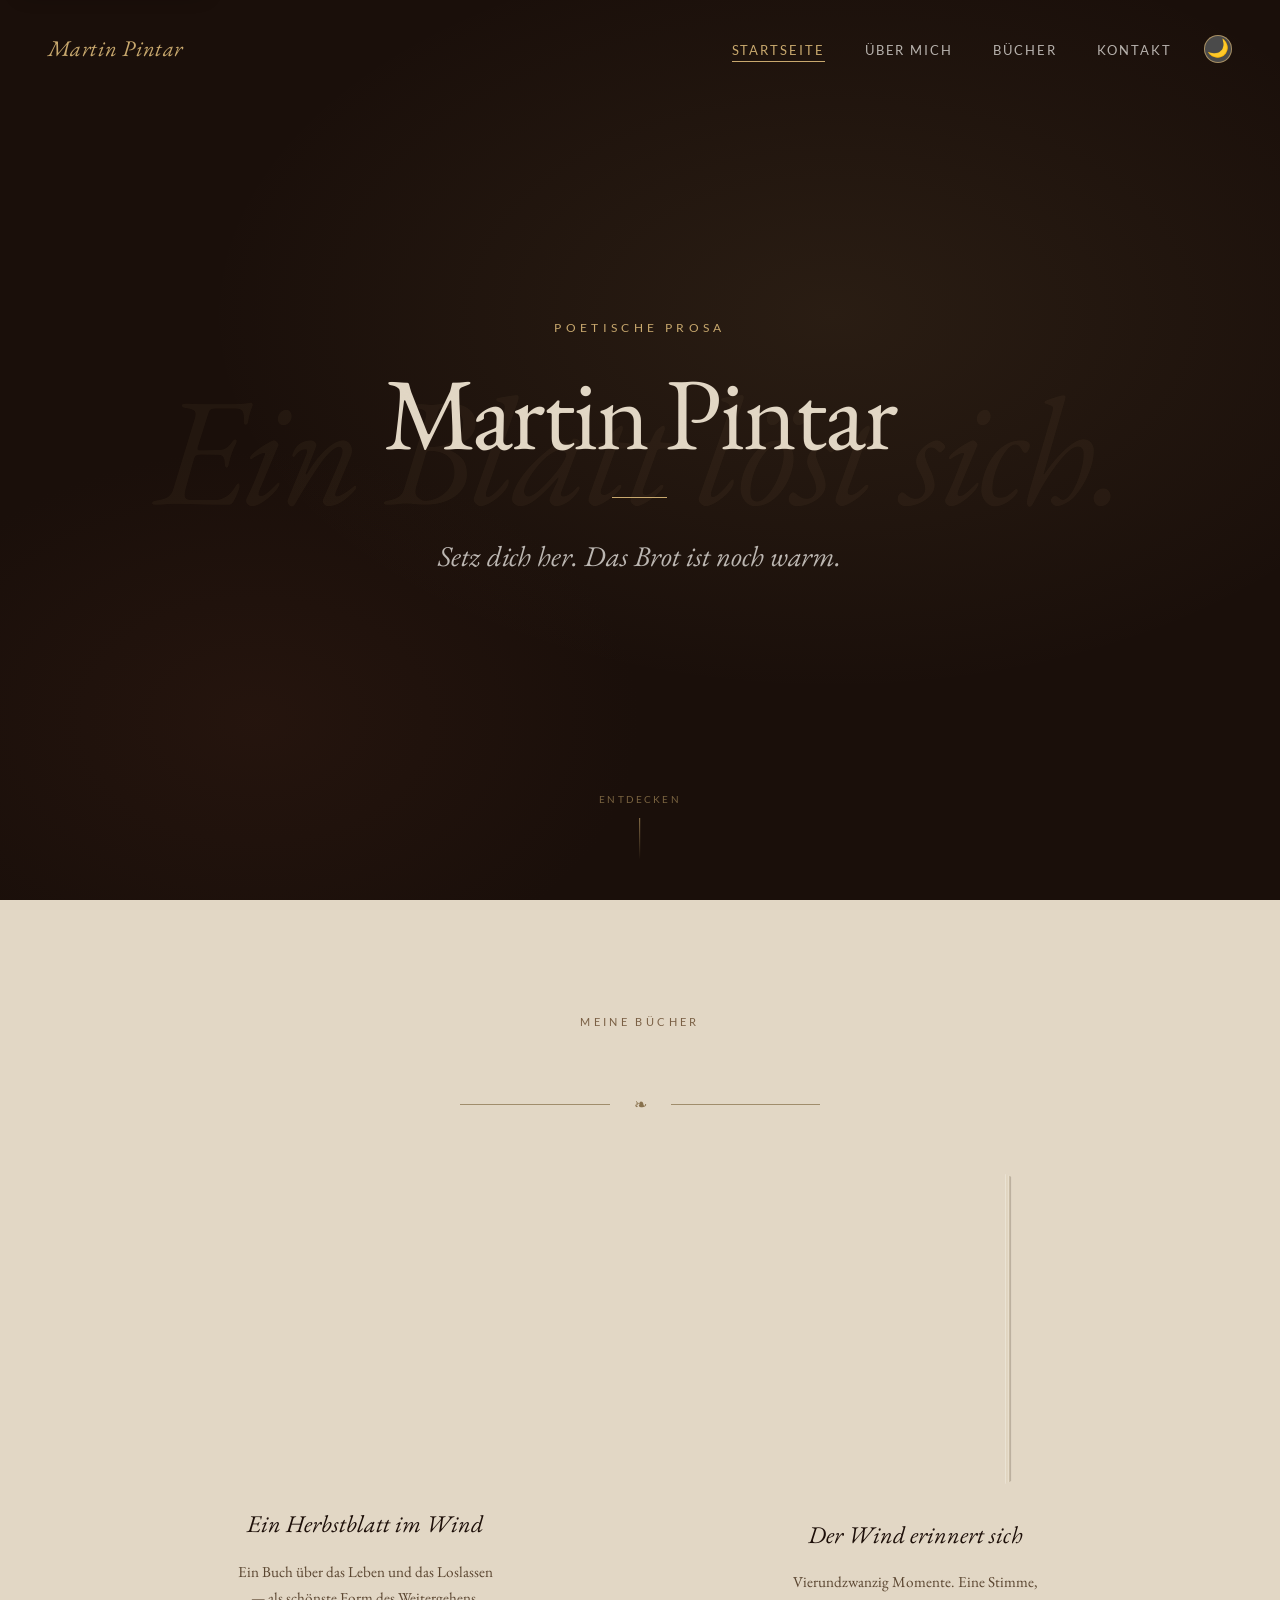
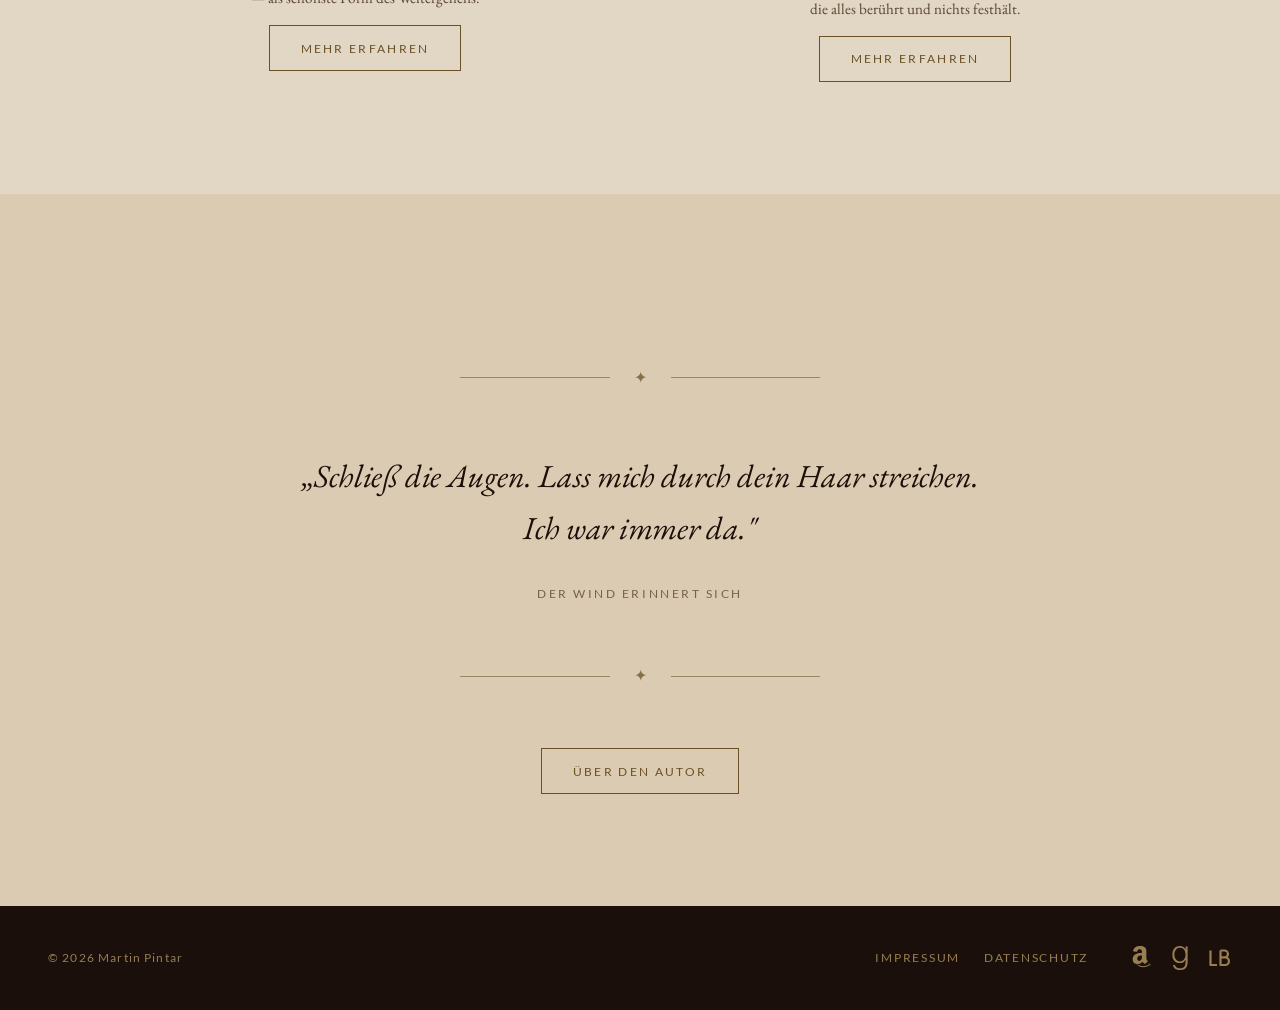
==== commit 55fc7ed3: "Sitemap: lastmod je URL auf Datum der letzten Inhaltsänderung korrigiert" ====
--- a/index.html
+++ b/index.html
@@ -38,7 +38,8 @@
         "https://www.amazon.de/stores/Martin-Pintar/author/B0GZ8LCJNZ",
         "https://www.goodreads.com/author/show/70007332.Martin_Pintar",
         "https://www.lovelybooks.de/autor/Martin-Pintar/",
-        "https://d-nb.info/gnd/142316640X"
+        "https://d-nb.info/gnd/142316640X",
+        "https://www.klagenfurt.at/kultur/klagenfurter-kuenstlerinnen-kuenstler/martin-pintar"
       ]
     }
   }
@@ -46,7 +47,8 @@
   <link rel="preload" href="/assets/fonts/eb-garamond-latin.woff2" as="font" type="font/woff2" crossorigin>
   <link rel="preload" href="/assets/fonts/eb-garamond-italic-latin.woff2" as="font" type="font/woff2" crossorigin>
   <link rel="preload" href="/assets/fonts/lato-400-latin.woff2" as="font" type="font/woff2" crossorigin>
-  <link rel="stylesheet" href="css/style.css?v=202611051555">
+  <link rel="stylesheet" href="css/style.css?v=202611091918">
+  <link rel="icon" href="/favicon.ico" sizes="any">
   <link rel="icon" type="image/svg+xml" href="/assets/favicon.svg">
   <link rel="icon" type="image/png" sizes="32x32" href="/assets/favicon-32x32.png">
   <link rel="apple-touch-icon" href="/assets/apple-touch-icon.png">
@@ -282,7 +284,7 @@
     </div>
   </dialog>
 
-  <script src="js/main.js?v=202611051555"></script>
+  <script src="js/main.js?v=202611091918"></script>
   <script data-goatcounter="https://coolp315.goatcounter.com/count"
           async src="//gc.zgo.at/count.js"></script>
 </body>
--- a/css/style.css
+++ b/css/style.css
@@ -1603,6 +1603,7 @@
   /* Links im Fließtext: feine Unterstreichung, die bei Hover kräftiger wird und näher an die Schrift rückt */
   .impressum-wrap a,
   .form-privacy a,
+  .about-bio__link,
   .contact-email__link,
   .book-entry__review-link {
     text-decoration-line: underline;
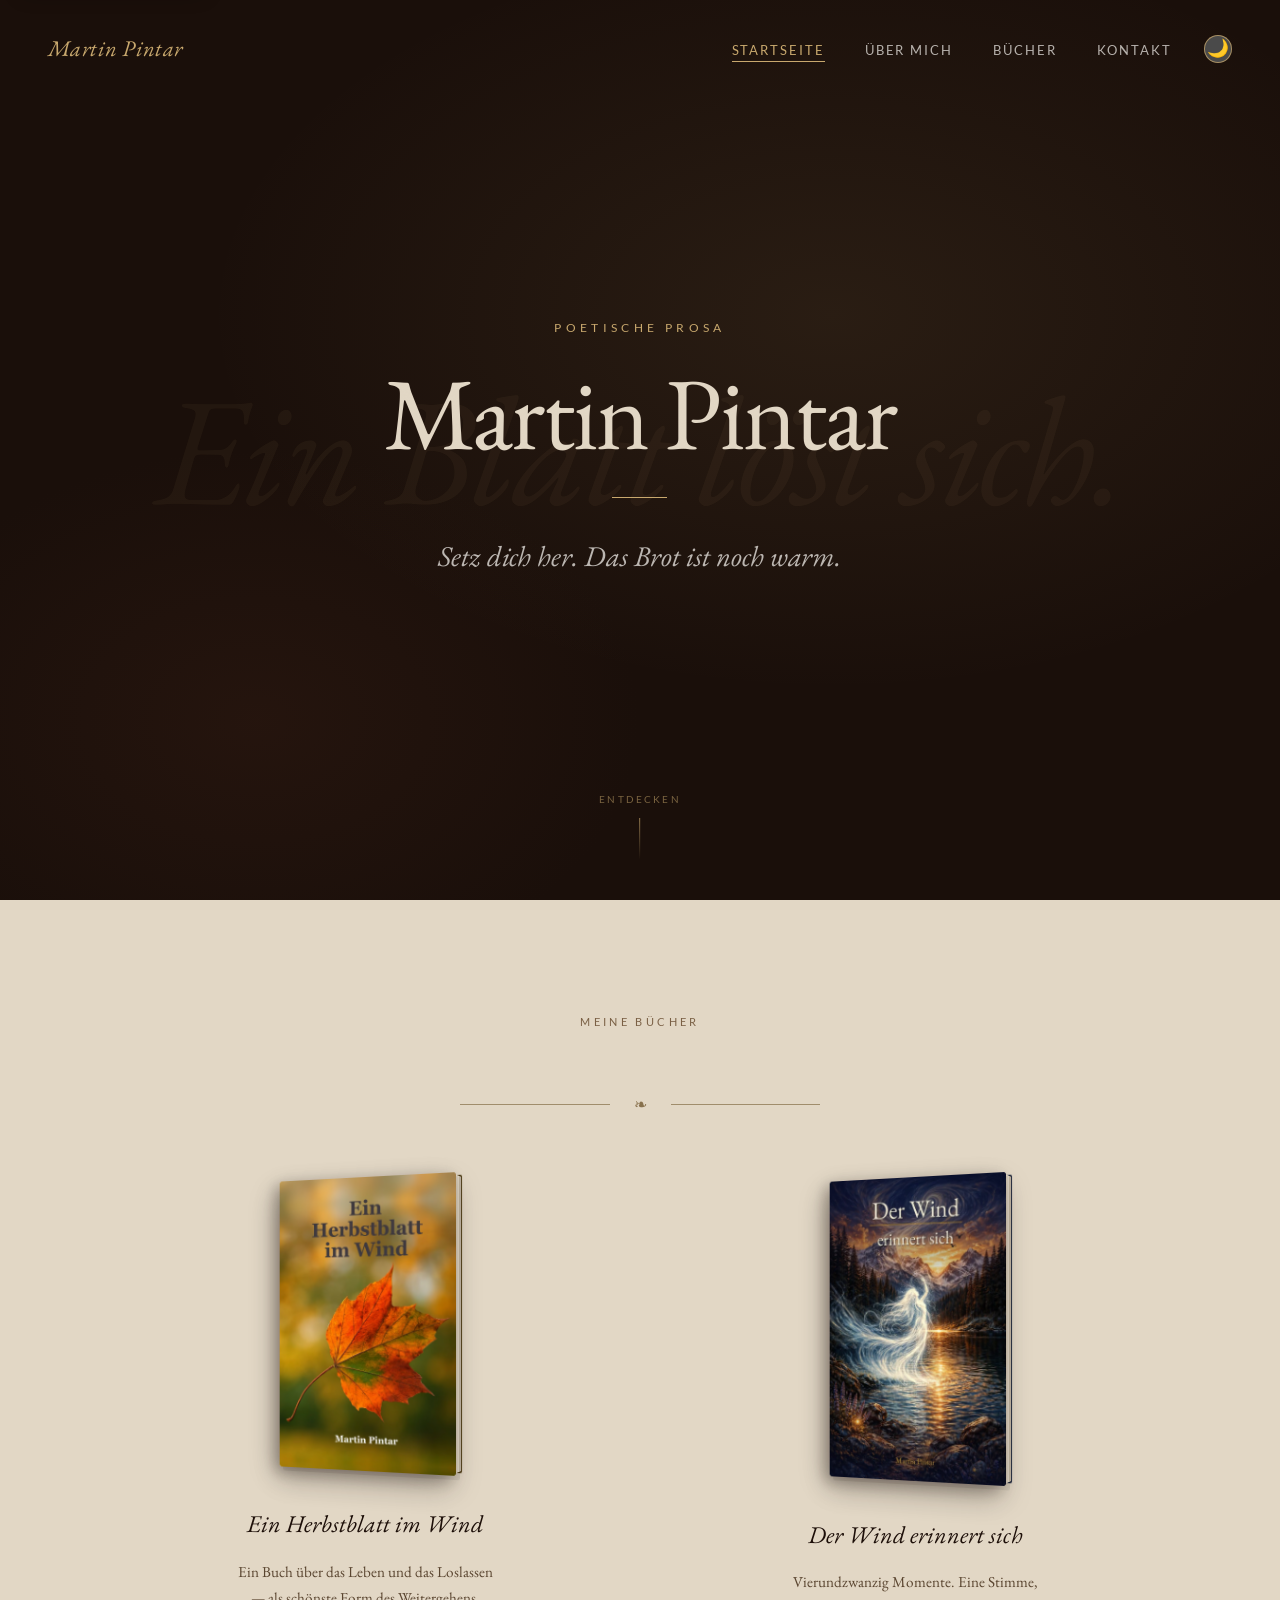
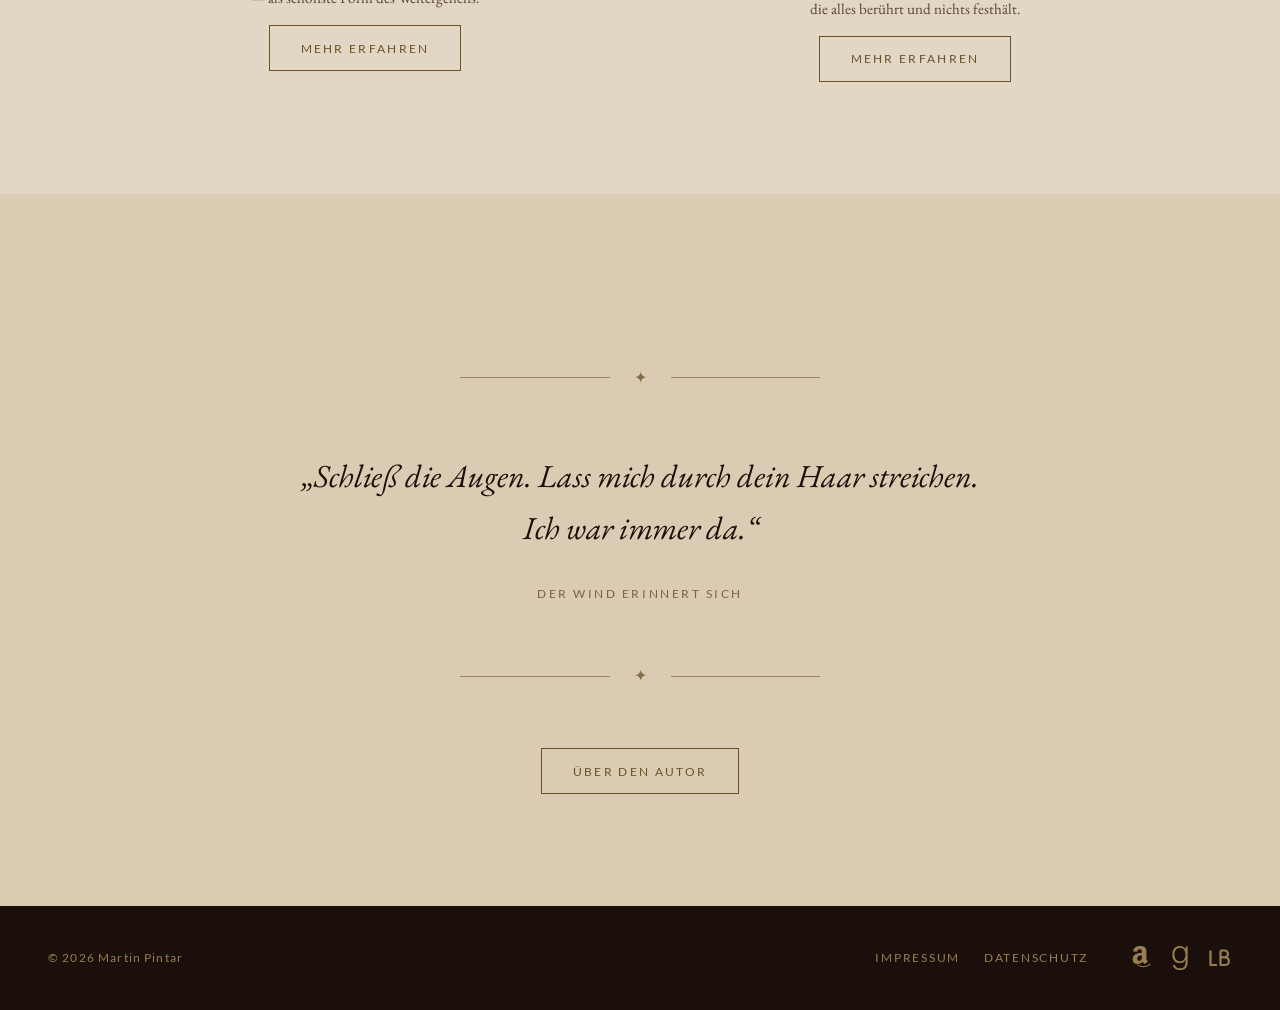
==== commit a058c938: "Einblendung nur mit Skript und CSS-Nesting, Menü schließt beim Drehen, localStorage abgesichert, Zit" ====
--- a/index.html
+++ b/index.html
@@ -2,7 +2,7 @@
 <html lang="de">
 <head>
   <meta charset="UTF-8">
-  <script>(function(){var t=localStorage.getItem('mp-theme');if(!t)t=window.matchMedia('(prefers-color-scheme: dark)').matches?'dark':'light';document.documentElement.setAttribute('data-theme',t);})();</script>
+  <script>(function(){document.documentElement.classList.add('js');var t=null;try{t=localStorage.getItem('mp-theme');}catch(e){}if(!t)t=window.matchMedia('(prefers-color-scheme: dark)').matches?'dark':'light';document.documentElement.setAttribute('data-theme',t);})();</script>
   <meta name="viewport" content="width=device-width, initial-scale=1.0">
   <meta name="theme-color" content="#1A0F0A">
   <meta name="description" content="Österreichischer Autor poetischer Prosa. „Ein Herbstblatt im Wind“ und „Der Wind erinnert sich“ — Martin Pintars Bücher jetzt bei Amazon.">
@@ -47,7 +47,7 @@
   <link rel="preload" href="/assets/fonts/eb-garamond-latin.woff2" as="font" type="font/woff2" crossorigin>
   <link rel="preload" href="/assets/fonts/eb-garamond-italic-latin.woff2" as="font" type="font/woff2" crossorigin>
   <link rel="preload" href="/assets/fonts/lato-400-latin.woff2" as="font" type="font/woff2" crossorigin>
-  <link rel="stylesheet" href="css/style.css?v=202611091918">
+  <link rel="stylesheet" href="css/style.css?v=202611101211">
   <link rel="icon" href="/favicon.ico" sizes="any">
   <link rel="icon" type="image/svg+xml" href="/assets/favicon.svg">
   <link rel="icon" type="image/png" sizes="32x32" href="/assets/favicon-32x32.png">
@@ -175,7 +175,7 @@
         </div>
         <blockquote class="fade-in">
           „Schließ die Augen. Lass mich durch dein Haar streichen.<br>
-          Ich war immer da."
+          Ich war immer da.“
         </blockquote>
         <cite class="fade-in fade-in-delay-1">Der Wind erinnert sich</cite>
         <div class="ornament fade-in fade-in-delay-2" aria-hidden="true">
@@ -284,7 +284,7 @@
     </div>
   </dialog>
 
-  <script src="js/main.js?v=202611091918"></script>
+  <script src="js/main.js?v=202611101211" onerror="document.documentElement.classList.remove('js')"></script>
   <script data-goatcounter="https://coolp315.goatcounter.com/count"
           async src="//gc.zgo.at/count.js"></script>
 </body>
--- a/css/style.css
+++ b/css/style.css
@@ -896,14 +896,19 @@
     flex-direction: column;
     align-items: center;
     text-align: center;
-    opacity: 0;
-    transform: translateY(30px);
     transition:
       opacity   0.85s var(--ease-smooth),
       transform 0.85s var(--ease-smooth);
 
     &.visible            { opacity: 1; transform: translateY(0); }
     &:nth-child(2)       { transition-delay: 0.18s; }
+  }
+
+  /* Versteckter Start nur mit laufendem Skript (html.js, gesetzt im Seitenkopf) und
+     nur in Browsern mit CSS-Nesting, denn &.visible steht verschachtelt. Sonst ist der
+     Inhalt sofort da. :where() hält die Spezifität bei (0,1,0), damit .visible gewinnt. */
+  @supports selector(&) {
+    :where(html.js) .book-teaser { opacity: 0; transform: translateY(30px); }
   }
 
   .book-teaser__cover-wrap {
@@ -2396,13 +2401,16 @@
 
   /* Einblenden beim Scrollen (JS setzt .visible), Rückfall für .scroll-reveal */
   .fade-in {
-    opacity: 0;
-    transform: translateY(26px);
     transition:
       opacity   0.9s var(--ease-smooth),
       transform 0.9s var(--ease-smooth);
 
     &.visible { opacity: 1; transform: translateY(0); }
+  }
+
+  /* Wie bei .book-teaser: versteckter Start nur mit Skript und Nesting */
+  @supports selector(&) {
+    :where(html.js) .fade-in { opacity: 0; transform: translateY(26px); }
   }
 
   .fade-in-delay-1.visible    { transition-delay: 0.12s; }
